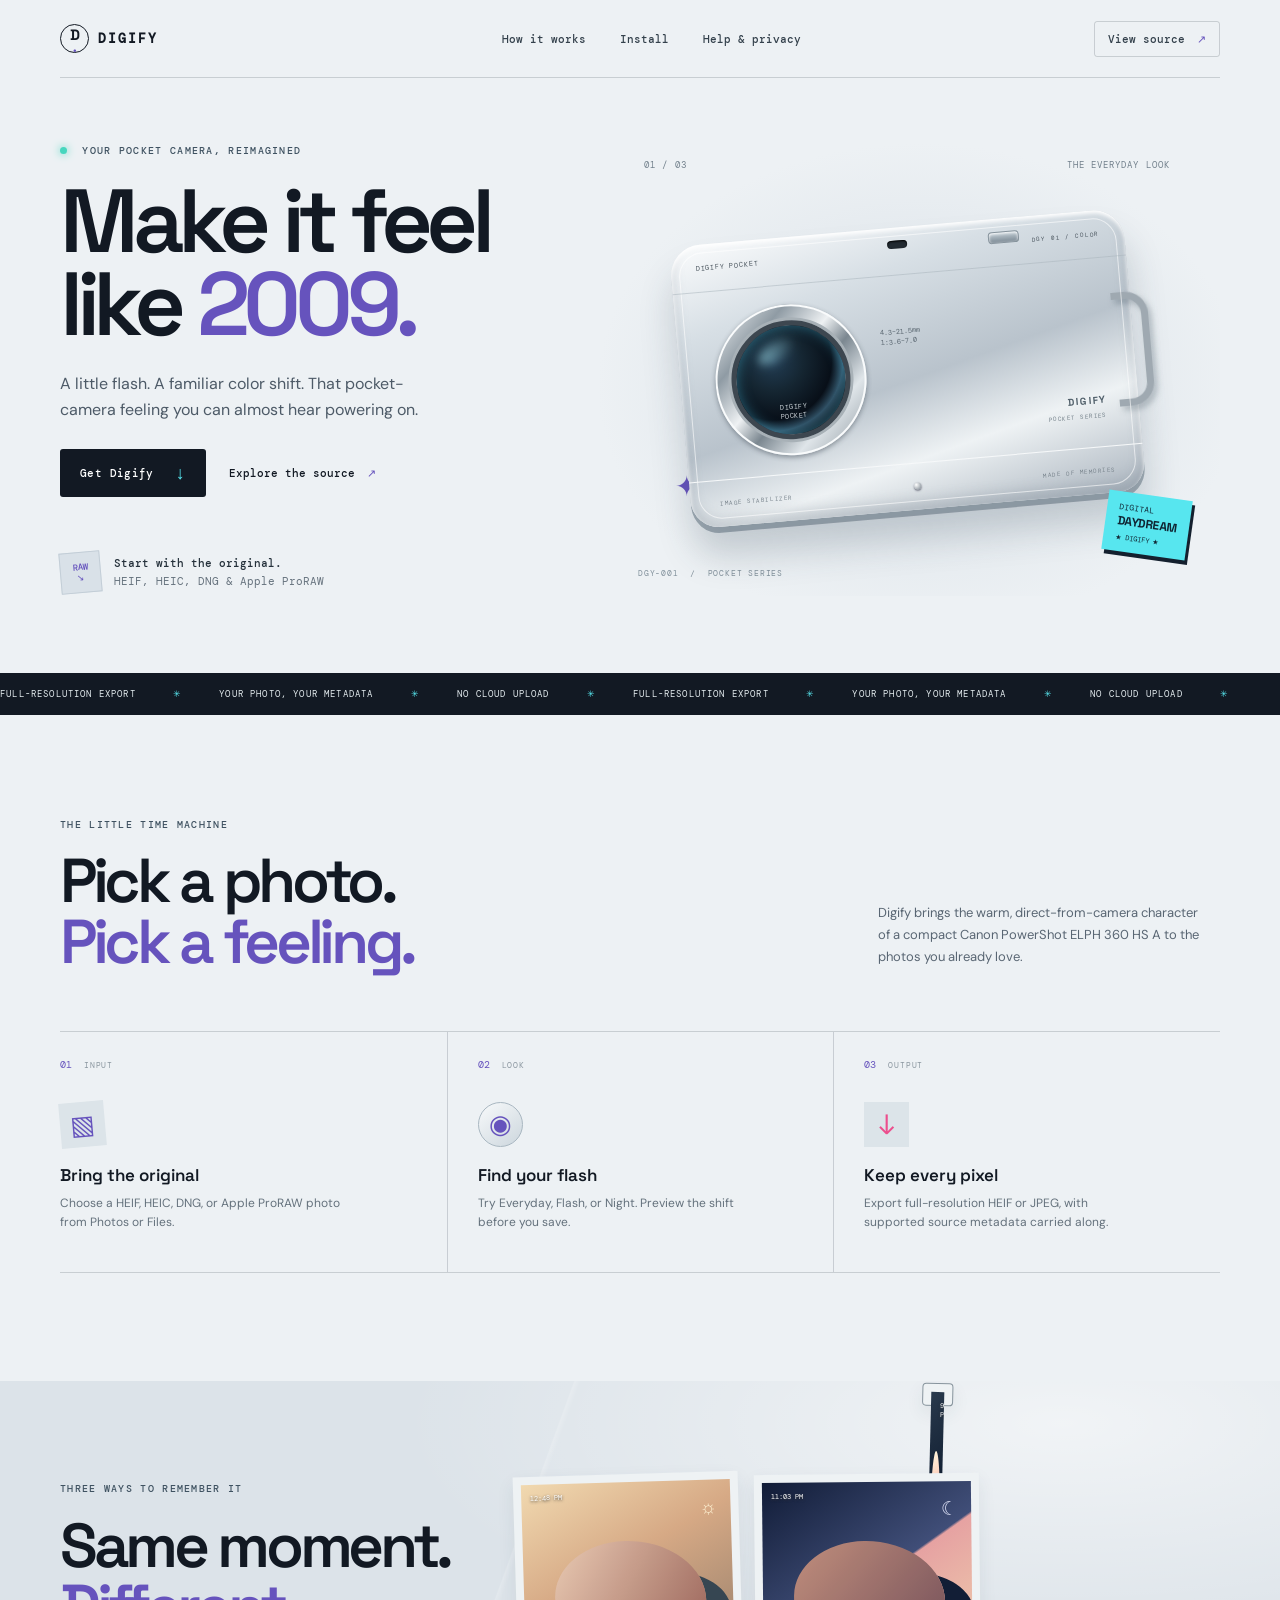
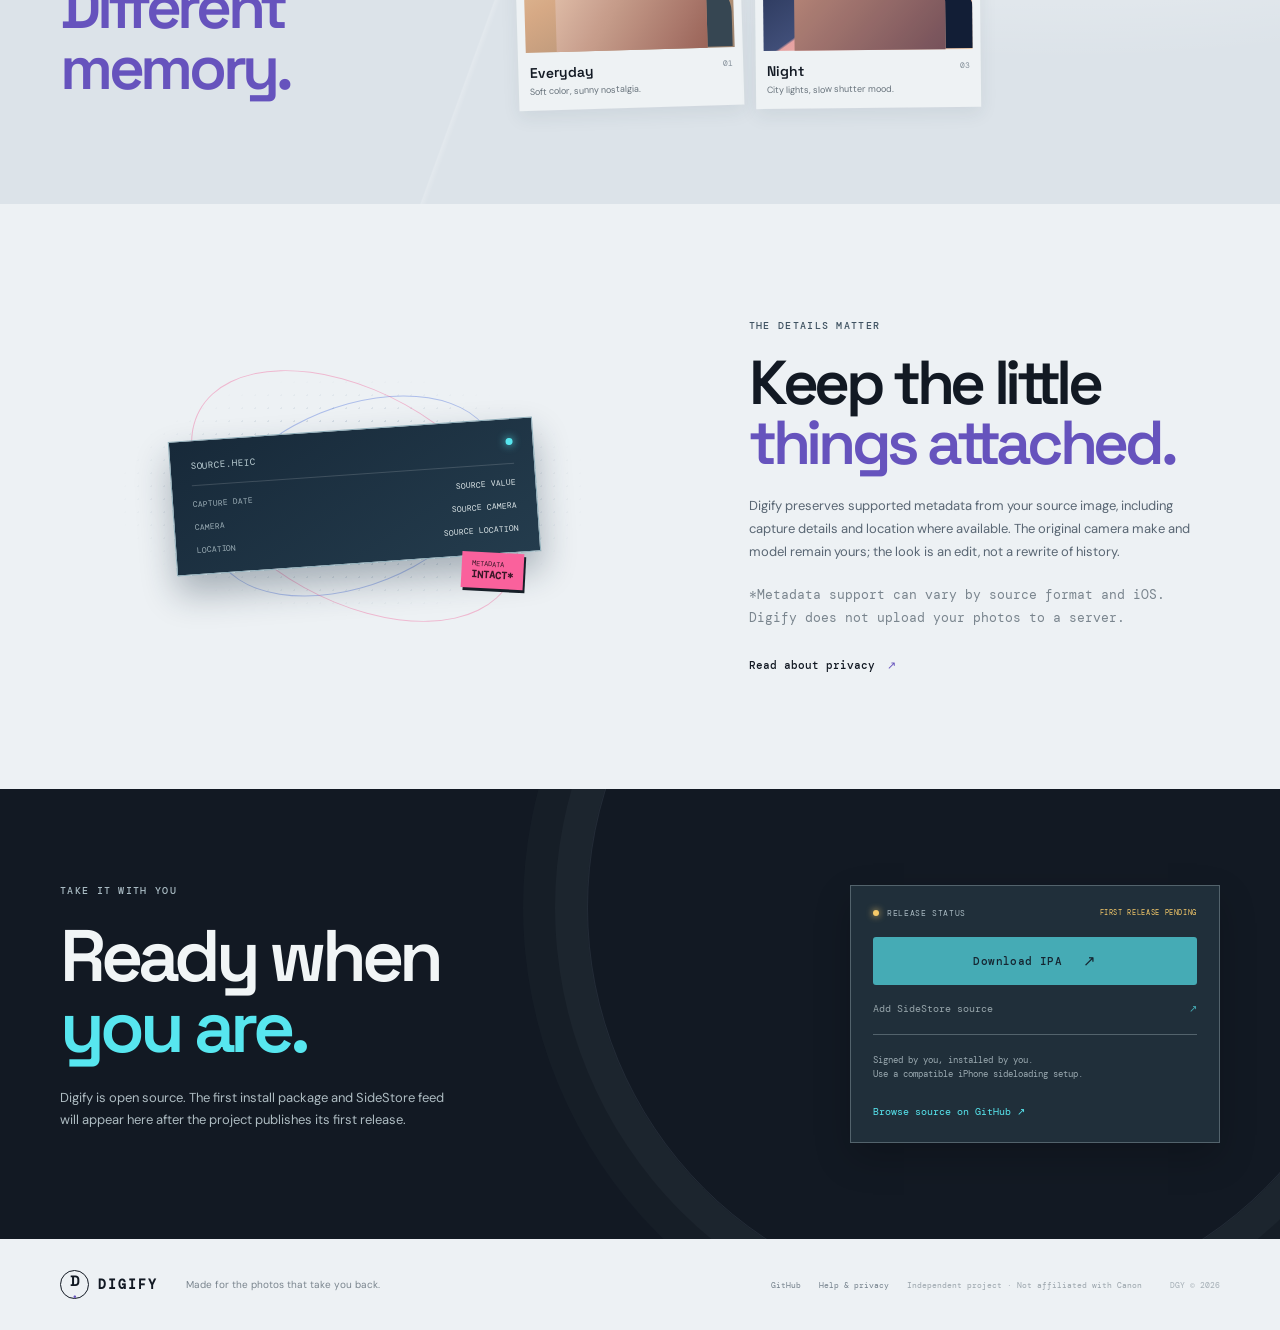
==== docs/index.html @ 14565e1f "Build Digify iOS app and release site" ====
<!doctype html>
<html lang="en">
<head>
  <meta charset="utf-8">
  <meta name="viewport" content="width=device-width, initial-scale=1">
  <meta name="theme-color" content="#dce4ed">
  <meta name="description" content="Digify gives your photos the color, flash, and pocket-camera character of a tiny early-2000s digital camera.">
  <meta property="og:type" content="website">
  <meta property="og:title" content="Digify - the pocket-camera feeling">
  <meta property="og:description" content="A native iPhone photo app for an ELPH 360 HS A-inspired look. Full resolution. Your photos stay yours.">
  <meta property="og:image" content="https://github.com/hesm4tt/Digify/raw/main/docs/assets/icon.png">
  <title>Digify - the pocket-camera feeling</title>
  <link rel="icon" href="assets/icon.png" type="image/png">
  <link rel="stylesheet" href="style.css">
</head>
<body>

  <header class="topbar wrap">
    <a class="brand" href="#top" aria-label="Digify home"><span class="brand-mark">D<span>•</span></span><span>DIGIFY</span></a>
    <nav aria-label="Main navigation"><a href="#how">How it works</a><a href="#install">Install</a><a href="help.html">Help & privacy</a></nav>
    <a class="top-cta" href="https://github.com/hesm4tt/Digify">View source <span aria-hidden="true">↗</span></a>
  </header>

  <main id="top">
    <section class="hero wrap">
      <div class="hero-copy">
        <p class="eyebrow"><span class="live-dot"></span> YOUR POCKET CAMERA, REIMAGINED</p>
        <h1>Make it feel<br>like <em>2009.</em></h1>
        <p class="lede">A little flash. A familiar color shift. That pocket-camera feeling you can almost hear powering on.</p>
        <div class="hero-actions"><a class="button button-dark" href="#install">Get Digify <span>↓</span></a><a class="text-link" href="https://github.com/hesm4tt/Digify">Explore the source <span>↗</span></a></div>
        <div class="format-note"><span class="format-icon">RAW<br>↘</span><span><strong>Start with the original.</strong><br>HEIF, HEIC, DNG & Apple ProRAW</span></div>
      </div>
      <div class="camera-stage" aria-label="Illustration of a silver compact digital camera">
        <div class="stage-caption"><span>01 / 03</span><span>THE EVERYDAY LOOK</span></div>
        <div class="spark spark-a">✳</div><div class="spark spark-b">✦</div>
        <div class="camera">
          <div class="cam-top"><span class="cam-label">DIGIFY POCKET</span><span class="mic"></span><span class="flash"></span><span class="cam-label right">DGY 01 / COLOR</span></div>
          <div class="cam-face">
            <div class="lens-ring"><div class="lens"><div class="lens-glint"></div><span>DIGIFY<br>POCKET</span></div></div>
            <div class="lens-spec">4.3–21.5mm<br>1:3.6–7.0</div>
            <div class="cam-badge">DIGIFY<br><b>POCKET SERIES</b></div>
          </div>
          <div class="cam-bottom"><span>IMAGE STABILIZER</span><span class="cam-screw"></span><span>MADE OF MEMORIES</span></div>
          <div class="wrist-loop"></div>
        </div>
        <div class="stage-sticker">DIGITAL<br><b>DAYDREAM</b><span>★ DIGIFY ★</span></div>
        <div class="stage-index">DGY-001&nbsp; / &nbsp;POCKET SERIES</div>
      </div>
    </section>

    <section class="ticker" aria-label="Digify features"><div class="ticker-track">FULL-RESOLUTION EXPORT <i>✳</i> YOUR PHOTO, YOUR METADATA <i>✳</i> NO CLOUD UPLOAD <i>✳</i> FULL-RESOLUTION EXPORT <i>✳</i> YOUR PHOTO, YOUR METADATA <i>✳</i> NO CLOUD UPLOAD <i>✳</i></div></section>

    <section class="process wrap" id="how">
      <div class="section-heading"><div><p class="eyebrow">THE LITTLE TIME MACHINE</p><h2>Pick a photo.<br><em>Pick a feeling.</em></h2></div><p class="section-intro">Digify brings the warm, direct-from-camera character of a compact Canon PowerShot ELPH 360 HS A to the photos you already love.</p></div>
      <div class="steps">
        <article class="step"><div class="step-num">01 <span>INPUT</span></div><div class="step-icon icon-file">▧</div><h3>Bring the original</h3><p>Choose a HEIF, HEIC, DNG, or Apple ProRAW photo from Photos or Files.</p></article>
        <article class="step"><div class="step-num">02 <span>LOOK</span></div><div class="step-icon icon-dial">◉</div><h3>Find your flash</h3><p>Try Everyday, Flash, or Night. Preview the shift before you save.</p></article>
        <article class="step"><div class="step-num">03 <span>OUTPUT</span></div><div class="step-icon icon-save">↓</div><h3>Keep every pixel</h3><p>Export full-resolution HEIF or JPEG, with supported source metadata carried along.</p></article>
      </div>
    </section>

    <section class="looks-band">
      <div class="wrap looks-inner"><div><p class="eyebrow">THREE WAYS TO REMEMBER IT</p><h2>Same moment.<br><em>Different memory.</em></h2></div><div class="look-cards">
        <article class="look-card everyday"><div class="look-photo photo-one"><span class="photo-time">12:48 PM</span><span class="photo-sun">☼</span><span class="photo-shape"></span></div><div class="look-label"><span>01</span><h3>Everyday</h3><p>Soft color, sunny nostalgia.</p></div></article>
        <article class="look-card flash"><div class="look-photo photo-two"><span class="photo-time">9:16 PM</span><span class="flash-star">✳</span><span class="photo-shape"></span></div><div class="look-label"><span>02</span><h3>Flash</h3><p>Bright faces, late nights.</p></div></article>
        <article class="look-card night"><div class="look-photo photo-three"><span class="photo-time">11:03 PM</span><span class="night-moon">☾</span><span class="photo-shape"></span></div><div class="look-label"><span>03</span><h3>Night</h3><p>City lights, slow shutter mood.</p></div></article>
      </div></div>
    </section>

    <section class="preserve wrap"><div class="preserve-art"><div class="pixel-grid" aria-hidden="true"></div><div class="metadata-card"><div class="meta-head"><span>SOURCE.HEIC</span><span class="meta-dot"></span></div><div class="meta-line"><span>CAPTURE DATE</span><b>SOURCE VALUE</b></div><div class="meta-line"><span>CAMERA</span><b>SOURCE CAMERA</b></div><div class="meta-line"><span>LOCATION</span><b>SOURCE LOCATION</b></div><div class="meta-stamp">METADATA<br><strong>INTACT*</strong></div></div><span class="art-orbit orbit-1"></span><span class="art-orbit orbit-2"></span></div><div class="preserve-copy"><p class="eyebrow">THE DETAILS MATTER</p><h2>Keep the little<br><em>things attached.</em></h2><p>Digify preserves supported metadata from your source image, including capture details and location where available. The original camera make and model remain yours; the look is an edit, not a rewrite of history.</p><p class="fine">*Metadata support can vary by source format and iOS. Digify does not upload your photos to a server.</p><a class="text-link" href="help.html#privacy">Read about privacy <span>↗</span></a></div></section>

    <section class="install-section" id="install"><div class="wrap install-wrap"><div><p class="eyebrow">TAKE IT WITH YOU</p><h2>Ready when<br><em>you are.</em></h2><p class="install-intro">Digify is open source. The first install package and SideStore feed will appear here after the project publishes its first release.</p></div><div class="install-card"><div class="release-state"><span class="state-dot"></span><span>RELEASE STATUS</span><b>FIRST RELEASE PENDING</b></div><a class="button button-cyan disabled-link" href="https://github.com/hesm4tt/Digify/releases/latest/download/Digify.ipa" aria-label="Direct IPA download, available after the first release">Download IPA <span>↗</span></a><a class="store-link disabled-link" href="https://github.com/hesm4tt/Digify/releases/latest/download/digify.json">Add SideStore source <span>↗</span></a><div class="install-divider"></div><p class="install-foot">Signed by you, installed by you.<br>Use a compatible iPhone sideloading setup.</p><a class="source-inline" href="https://github.com/hesm4tt/Digify">Browse source on GitHub ↗</a></div></div></section>
  </main>
  <footer class="footer wrap"><a class="brand" href="#top"><span class="brand-mark">D<span>•</span></span><span>DIGIFY</span></a><p>Made for the photos that take you back.</p><div class="footer-links"><a href="https://github.com/hesm4tt/Digify">GitHub</a><a href="help.html">Help & privacy</a><span>Independent project · Not affiliated with Canon</span></div><span class="footer-code">DGY © 2026</span></footer>
</body>
</html>
---- docs/style.css ----
@import url('https://fonts.googleapis.com/css2?family=DM+Mono:wght@400;500&family=DM+Sans:wght@400;500;600;700;800&family=Space+Grotesk:wght@400;500;600;700&display=swap');
:root{--ink:#121923;--muted:#596673;--paper:#edf1f4;--silver:#d9e0e6;--cyan:#57e6ef;--blue:#6653bd;--pink:#fa619c;--line:rgba(20,32,45,.17);--mono:'DM Mono',monospace;--display:'Space Grotesk',sans-serif;--body:'DM Sans',sans-serif}*{box-sizing:border-box}html{scroll-behavior:smooth}body{margin:0;background:var(--paper);color:var(--ink);font-family:var(--body);overflow-x:hidden}.wrap{width:min(1160px,calc(100% - 56px));margin:0 auto}.topbar{height:78px;display:flex;align-items:center;justify-content:space-between;border-bottom:1px solid var(--line);position:relative;z-index:2}.brand{display:flex;align-items:center;gap:9px;text-decoration:none;color:var(--ink);font:700 13px var(--mono);letter-spacing:.16em}.brand-mark{height:29px;width:29px;display:grid;place-items:center;border:1.5px solid var(--ink);border-radius:50%;font:700 15px var(--display);letter-spacing:-.1em}.brand-mark span{color:var(--blue);font-size:9px}.topbar nav{display:flex;gap:34px;margin-left:50px}.topbar nav a,.top-cta{font:500 11px var(--mono);color:#34414c;text-decoration:none}.topbar nav a:hover,.text-link:hover,.footer a:hover{color:var(--blue)}.top-cta{border:1px solid var(--line);border-radius:3px;padding:10px 13px}.top-cta span,.text-link span{color:var(--blue);margin-left:5px}.hero{display:grid;grid-template-columns:.9fr 1.1fr;min-height:595px;align-items:center;padding:44px 0 58px;gap:22px}.eyebrow{font:500 10px var(--mono);letter-spacing:.13em;color:#3f5261;margin:0 0 23px}.live-dot,.state-dot{display:inline-block;width:7px;height:7px;border-radius:50%;background:#46d6be;margin-right:8px;box-shadow:0 0 8px #46d6be}.hero h1,.section-heading h2,.looks-inner h2,.preserve h2,.install-wrap h2{font:600 clamp(56px,7vw,92px)/.92 var(--display);letter-spacing:-.07em;margin:0}.hero h1 em,.section-heading h2 em,.looks-inner h2 em,.preserve h2 em,.install-wrap h2 em{font-style:normal;color:var(--blue)}.lede{font-size:16px;line-height:1.65;max-width:385px;color:#4d5a67;margin:26px 0 25px}.hero-actions{display:flex;align-items:center;gap:23px}.button{min-height:48px;padding:0 20px;display:inline-flex;align-items:center;justify-content:center;gap:21px;border-radius:3px;text-decoration:none;font:500 11px var(--mono);letter-spacing:.035em;transition:transform .2s,box-shadow .2s}.button:hover{transform:translateY(-2px);box-shadow:0 8px 20px #17346322}.button-dark{background:var(--ink);color:#fff}.button-dark span{color:var(--cyan);font-size:18px}.text-link{font:500 11px var(--mono);color:var(--ink);text-decoration:none}.format-note{display:flex;align-items:center;gap:13px;margin-top:55px;font:11px/1.65 var(--mono);color:#67737e}.format-note strong{color:#25313b;font-weight:500}.format-icon{width:41px;height:41px;display:grid;place-content:center;text-align:center;background:#d9e1e8;border:1px solid #c3ced7;color:var(--blue);font:500 9px/1.15 var(--mono);transform:rotate(-5deg)}.camera-stage{min-height:455px;position:relative;display:flex;align-items:center;justify-content:center;background:radial-gradient(ellipse at 52% 54%,#fff 0,#e2e8ed 34%,transparent 70%)}.stage-caption{position:absolute;left:8%;right:8%;top:4%;display:flex;justify-content:space-between;color:#72808c;font:9px var(--mono);letter-spacing:.12em}.camera{position:relative;width:min(455px,86%);height:283px;border-radius:31px 31px 28px 28px;background:linear-gradient(165deg,#fbfcfd 0%,#d7dfe5 24%,#b9c3cc 53%,#eef2f4 73%,#aab4be 100%);box-shadow:inset 0 3px 4px #fff, inset 0 -8px 14px #74818d55,0 29px 35px #32435435,0 6px 0 #a2adb6;transform:rotate(-5deg);z-index:1}.camera:before{content:'';position:absolute;inset:8px;border-radius:24px;border:1px solid #ffffff99;pointer-events:none}.cam-top{height:47px;display:flex;align-items:center;padding:0 25px;gap:13px;color:#49545d;font:7px var(--mono);letter-spacing:.12em}.cam-label.right{margin-left:auto;font-size:6px}.mic{width:20px;height:8px;border-radius:8px;background:#222a31;box-shadow:inset 0 1px 2px #000;position:absolute;top:13px;left:48%}.flash{position:absolute;right:23%;top:13px;width:31px;height:12px;border-radius:4px;background:linear-gradient(#c5d0d7,#7b8994);border:1px solid #87949d;box-shadow:inset 0 1px 3px #fff}.cam-face{height:190px;position:relative;border-top:1px solid #aab4bc88;border-bottom:1px solid #f7f9fa;display:flex;align-items:center}.lens-ring{width:151px;height:151px;border-radius:50%;margin-left:35px;display:grid;place-items:center;background:linear-gradient(135deg,#f6f8f9,#8f9ba4 25%,#eef1f3 44%,#7b8790 57%,#dfe5e9 75%,#89949c);box-shadow:0 2px 5px #36404a77,inset 0 0 0 2px #f9fbfc}.lens{width:119px;height:119px;border-radius:50%;background:radial-gradient(circle at 35% 32%,#223d54 0%,#152632 29%,#080f18 57%,#304e62 68%,#111a23 76%,#070b11 100%);border:5px solid #3d4750;box-shadow:0 0 0 3px #a8b1b7,inset 0 0 14px #4dc8ec77;position:relative;display:flex;align-items:flex-end;justify-content:center;color:#cbd3d8;text-align:center;padding-bottom:13px;font:7px/1.3 var(--mono);letter-spacing:.08em}.lens-glint{position:absolute;top:16px;left:22px;width:40px;height:18px;background:linear-gradient(120deg,#a8e8f2aa,transparent);filter:blur(5px);transform:rotate(-28deg);border-radius:50%}.lens-spec{position:absolute;left:203px;top:51px;color:#596670;font:7px/1.45 var(--mono)}.cam-badge{position:absolute;right:33px;bottom:25px;text-align:right;color:#51606b;font:700 10px/1.4 var(--display);letter-spacing:.11em}.cam-badge b{font:6px var(--mono);letter-spacing:.08em;color:#74818a}.cam-bottom{height:45px;display:flex;justify-content:space-between;align-items:center;padding:0 29px;color:#7a858e;font:6px var(--mono);letter-spacing:.09em}.cam-screw{width:7px;height:7px;border-radius:50%;background:radial-gradient(circle at 30% 30%,#fff,#78838c);box-shadow:0 1px 2px #556}.wrist-loop{position:absolute;right:-17px;top:84px;width:36px;height:114px;border:7px solid #9fa9b1;border-left:0;border-radius:0 23px 23px 0;z-index:-1;filter:drop-shadow(3px 4px 3px #40505c55)}.spark{position:absolute;color:var(--pink);font-size:28px}.spark-a{right:15%;top:21%}.spark-b{left:13%;bottom:20%;color:var(--blue)}.stage-sticker{position:absolute;right:5%;bottom:9%;z-index:2;padding:10px 12px;background:var(--cyan);color:#102533;font:8px/1.35 var(--mono);transform:rotate(8deg);box-shadow:3px 4px 0 #14202e}.stage-sticker b{font:700 12px var(--display);letter-spacing:-.04em}.stage-sticker span{display:block;font-size:7px;margin-top:4px}.stage-index{position:absolute;left:7%;bottom:4%;font:8px var(--mono);letter-spacing:.1em;color:#81909b}.ticker{overflow:hidden;background:var(--ink);color:#e5edf0;padding:15px 0}.ticker-track{width:max-content;white-space:nowrap;letter-spacing:.13em;font:9px var(--mono);animation:slide 33s linear infinite}.ticker i{font-style:normal;color:var(--cyan);padding:0 31px}@keyframes slide{to{transform:translateX(-50%)}}.process{padding:103px 0 108px}.section-heading{display:flex;justify-content:space-between;align-items:flex-end;margin-bottom:58px}.section-heading .eyebrow{margin-bottom:20px}.section-heading h2,.looks-inner h2,.preserve h2,.install-wrap h2{font-size:clamp(42px,5vw,62px);line-height:.98}.section-intro{max-width:330px;line-height:1.7;font-size:13px;color:#596673;margin:0 1% 4px 25px}.steps{display:grid;grid-template-columns:repeat(3,1fr);border-top:1px solid var(--line);border-bottom:1px solid var(--line)}.step{position:relative;padding:26px 30px 29px 0;min-height:240px}.step+.step{border-left:1px solid var(--line);padding-left:30px}.step-num{font:10px var(--mono);color:var(--blue)}.step-num span{color:#8a969f;margin-left:6px;font-size:8px;letter-spacing:.1em}.step-icon{height:45px;width:45px;display:grid;place-items:center;margin:31px 0 17px;background:#dce4e9;color:var(--blue);font-size:26px}.icon-file{transform:rotate(-5deg)}.icon-dial{border-radius:50%;border:1px solid #a9b7c1;background:linear-gradient(140deg,#f8fafb,#ccd6dd)}.icon-save{font:28px var(--display);color:#ec4e8d}.step h3{font:600 17px var(--display);margin:0 0 8px}.step p{max-width:280px;color:#64717c;font-size:12px;line-height:1.6;margin:0}.looks-band{background:#dce3e9;position:relative;overflow:hidden}.looks-band:before{content:'';position:absolute;inset:0;background:linear-gradient(110deg,transparent 40%,#ffffff30 40.1%,transparent 40.5%),radial-gradient(ellipse at 83% 10%,#fff9,transparent 44%)}.looks-inner{position:relative;padding:93px 0 96px;display:grid;grid-template-columns:.72fr 1.28fr;gap:60px;align-items:center}.looks-inner .eyebrow{margin-bottom:21px}.look-cards{display:grid;grid-template-columns:repeat(3,1fr);gap:14px}.look-card{background:#eef2f4;padding:8px 8px 13px;box-shadow:0 7px 18px #283b4b14;transform:rotate(-1.7deg)}.look-card:nth-child(2){transform:rotate(1.4deg) translateY(-11px)}.look-card:nth-child(3){transform:rotate(-.6deg)}.look-photo{height:168px;position:relative;overflow:hidden;background-color:#cbb293}.photo-one{background:linear-gradient(150deg,#f1d9b0 0%,#d6a985 47%,#9b826d 100%)}.photo-two{background:radial-gradient(ellipse at 48% 50%,#f3d4b6 0 9%,transparent 10%),linear-gradient(140deg,#29394c,#122033 55%,#41516a)}.photo-three{background:linear-gradient(145deg,#111c37,#404e78 56%,#e6a2a2 57%,#eeccac)}.photo-shape{position:absolute;bottom:-7px;left:15%;width:72%;height:69%;border-radius:47% 53% 0 0;background:linear-gradient(120deg,#f2c8a9,#a75e50);filter:saturate(.75);box-shadow:45px 12px 0 -20px #324757}.photo-two .photo-shape{background:linear-gradient(130deg,#eed4bd,#a75a62);box-shadow:50px 14px 0 -20px #29394d;filter:brightness(1.17)}.photo-three .photo-shape{background:linear-gradient(130deg,#d69e8a,#805863);box-shadow:49px 12px 0 -20px #14213c;filter:brightness(.9)}.photo-time{position:absolute;top:9px;left:9px;color:#fff;text-shadow:0 1px 3px #333;font:7px var(--mono);z-index:1}.photo-sun,.night-moon{position:absolute;top:15px;right:14px;color:#fff4d6;font-size:19px}.flash-star{position:absolute;top:18px;right:20px;color:#fff4d6;font-size:31px;text-shadow:0 0 12px #fff}.night-moon{color:#e2e5fa}.look-label{position:relative;padding:11px 3px 0}.look-label>span{float:right;font:8px var(--mono);color:#818d97}.look-label h3{font:600 14px var(--display);margin:0 0 4px}.look-label p{font-size:9px;color:#67727b;margin:0}.preserve{display:grid;grid-template-columns:1fr .8fr;gap:100px;align-items:center;padding:115px 0}.preserve-art{height:300px;position:relative;display:grid;place-items:center}.pixel-grid{position:absolute;inset:10% 10%;background-image:radial-gradient(#a8b8c6 1px,transparent 1px);background-size:13px 13px;opacity:.5;mask-image:radial-gradient(ellipse,black 35%,transparent 72%)}.metadata-card{position:relative;width:min(365px,90%);padding:19px 20px;background:linear-gradient(150deg,#172939,#243c4d);color:#e7f3f5;border:1px solid #8cabb7;box-shadow:0 18px 35px #182e4055;transform:rotate(-4deg);z-index:1}.meta-head{display:flex;justify-content:space-between;padding-bottom:13px;border-bottom:1px solid #ffffff27;color:#c2d5da;font:9px var(--mono);letter-spacing:.1em}.meta-dot{width:7px;height:7px;background:var(--cyan);border-radius:50%;box-shadow:0 0 8px var(--cyan)}.meta-line{display:flex;justify-content:space-between;gap:10px;padding-top:13px;color:#9fb1b9;font:8px var(--mono)}.meta-line b{font-weight:400;color:#e2ebed;text-align:right}.meta-stamp{position:absolute;right:18px;bottom:-35px;padding:7px 10px;background:var(--pink);color:#3a1728;font:7px/1.3 var(--mono);transform:rotate(7deg);box-shadow:2px 3px #161f28}.meta-stamp strong{font-size:10px}.art-orbit{position:absolute;border:1px solid #2e59d455;border-radius:50%;width:300px;height:180px;transform:rotate(-22deg)}.orbit-2{width:355px;height:210px;transform:rotate(29deg);border-color:#f0619a66}.preserve-copy .eyebrow{margin-bottom:21px}.preserve-copy>p:not(.eyebrow){color:#596673;font-size:13px;line-height:1.75;margin:21px 0}.preserve-copy .fine{font:10px/1.65 var(--mono);color:#7a858e!important;margin-top:14px!important}.preserve-copy .text-link{display:inline-block;margin-top:7px}.install-section{background:var(--ink);color:#f1f5f6;position:relative;overflow:hidden}.install-section:before{content:'';position:absolute;right:-8%;top:-62%;width:62vw;height:62vw;border:1px solid #7384912d;border-radius:50%;box-shadow:0 0 0 32px #73849112,0 0 0 64px #7384910b}.install-wrap{position:relative;display:grid;grid-template-columns:1fr 370px;gap:70px;align-items:center;padding:95px 0}.install-wrap .eyebrow{color:#a9bbc3}.install-wrap h2{font-size:clamp(48px,6vw,73px)}.install-wrap h2 em{color:var(--cyan)}.install-intro{max-width:385px;color:#aebcc2;line-height:1.7;font-size:13px;margin-top:24px}.install-card{background:#202f3a;border:1px solid #53636c;padding:22px;box-shadow:0 15px 35px #0003}.release-state{display:flex;align-items:center;color:#a9bac2;font:8px var(--mono);letter-spacing:.08em;margin-bottom:19px}.release-state b{margin-left:auto;color:#f5c969;font-weight:400;font-size:7px}.release-state .state-dot{background:#f5c969;box-shadow:0 0 7px #f5c969;width:6px;height:6px}.button-cyan{width:100%;background:var(--cyan);color:#11212d;font-weight:500}.button-cyan span{font-size:15px}.disabled-link{opacity:.68}.store-link{display:flex;justify-content:space-between;padding:17px 0;color:#d1dfe2;font:10px var(--mono);text-decoration:none}.store-link span{color:var(--cyan)}.install-divider{height:1px;background:#53636c;margin:2px 0 18px}.install-foot{font:9px/1.6 var(--mono);color:#9cabb2;margin:0 0 17px}.source-inline{font:10px var(--mono);color:var(--cyan);text-decoration:none}.footer{min-height:91px;display:flex;align-items:center;gap:28px}.footer>p{font-size:10px;color:#7a858e;margin-right:auto}.footer-links{display:flex;gap:18px;align-items:center}.footer-links a,.footer-links span,.footer-code{font:8px var(--mono);text-decoration:none;color:#74808b}.footer-links span{color:#9aa4ab}.footer-code{color:#a5afb6}.help-hero{padding:93px 0 62px;border-bottom:1px solid var(--line)}.help-hero h1{font:600 clamp(54px,8vw,83px)/.95 var(--display);letter-spacing:-.07em;margin:0}.help-hero h1 em{font-style:normal;color:var(--blue)}.help-hero p:last-child{max-width:550px;color:#596673;font-size:14px;line-height:1.7}.help-layout{display:grid;grid-template-columns:210px 1fr;gap:72px;padding:48px 0 100px}.help-nav{position:sticky;top:20px;align-self:start;display:grid;gap:12px}.help-nav a{font:10px var(--mono);color:#5d6973;text-decoration:none}.help-nav a:hover{color:var(--blue)}.help-content section{padding:0 0 40px;margin-bottom:36px;border-bottom:1px solid var(--line);scroll-margin-top:25px}.help-content h2{font:600 25px var(--display);margin:0 0 15px;letter-spacing:-.04em}.help-content h3{font:600 14px var(--display);margin:24px 0 7px}.help-content p,.help-content li{font-size:13px;line-height:1.75;color:#56636e}.help-content ul{padding-left:19px}.help-content a{color:#5947b8}.callout{padding:16px 18px;background:#dce7ed;border-left:3px solid var(--blue);font-size:12px;line-height:1.7;color:#40505b}.help-content code{font:11px var(--mono);background:#dce2e7;padding:2px 5px}.help-footer{border-top:1px solid var(--line)}
@media(max-width:850px){.wrap{width:min(100% - 40px,650px)}.topbar nav{gap:17px;margin:0}.topbar nav a{font-size:9px}.top-cta{font-size:9px;padding:9px}.hero{grid-template-columns:1fr;padding:68px 0 37px}.hero-copy{z-index:2}.camera-stage{min-height:400px;margin-top:-10px}.camera{width:min(455px,88%)}.format-note{margin-top:35px}.looks-inner{grid-template-columns:1fr;gap:35px;padding:72px 0}.look-photo{height:190px}.preserve{gap:25px;grid-template-columns:1fr 1fr;padding:83px 0}.install-wrap{grid-template-columns:1fr 330px;gap:30px}.footer{flex-wrap:wrap;padding:22px 0}.footer-links{order:4;width:100%;justify-content:space-between}.footer>p{margin-right:0}.help-layout{gap:35px;grid-template-columns:160px 1fr}}@media(max-width:600px){.wrap{width:calc(100% - 36px)}.topbar{height:68px}.topbar nav{display:none}.top-cta{margin-left:auto}.hero{padding-top:58px;min-height:0}.hero h1{font-size:69px}.lede{font-size:14px}.camera-stage{min-height:330px;margin:0 -12px}.camera{width:94%;height:230px;border-radius:24px}.cam-top{height:37px;padding:0 17px}.cam-face{height:154px}.lens-ring{width:119px;height:119px;margin-left:21px}.lens{width:95px;height:95px}.lens-spec{left:153px;top:41px;font-size:6px}.cam-badge{right:19px;bottom:19px;font-size:8px}.cam-bottom{height:37px;padding:0 20px;font-size:5px}.flash{right:20%}.stage-sticker{right:3%;bottom:6%;font-size:7px}.stage-index{left:7%;bottom:1%}.process{padding:72px 0}.section-heading{display:block;margin-bottom:35px}.section-heading h2,.looks-inner h2,.preserve h2{font-size:48px}.section-intro{margin:24px 0 0;font-size:12px}.steps{grid-template-columns:1fr}.step,.step+.step{min-height:0;padding:20px 0;border-left:0;border-bottom:1px solid var(--line)}.step:last-child{border-bottom:0}.step-icon{margin:18px 0 13px}.step p{max-width:360px}.looks-inner{padding:65px 0}.look-cards{gap:8px}.look-card{padding:5px 5px 10px}.look-photo{height:135px}.look-label h3{font-size:11px}.look-label p{font-size:8px}.look-label>span{font-size:7px}.preserve{grid-template-columns:1fr;gap:22px;padding:75px 0}.preserve-art{height:260px;order:2}.preserve-copy{order:1}.preserve-copy>p:not(.eyebrow){font-size:12px}.install-wrap{grid-template-columns:1fr;gap:29px;padding:72px 0}.install-wrap h2{font-size:58px}.install-card{width:100%}.footer{gap:12px}.footer>p{width:100%;order:2;margin:0}.footer-links{order:3;display:grid;grid-template-columns:repeat(2,auto);justify-content:start;gap:12px 22px}.footer-links span{grid-column:1 / -1}.footer-code{margin-left:auto}.help-hero{padding:64px 0 38px}.help-hero h1{font-size:58px}.help-layout{display:block;padding:27px 0 65px}.help-nav{position:static;display:flex;overflow:auto;gap:18px;padding-bottom:24px;margin-bottom:25px;border-bottom:1px solid var(--line);white-space:nowrap}.help-nav a{font-size:9px}.help-content h2{font-size:22px}}@media(prefers-reduced-motion:reduce){html{scroll-behavior:auto}.ticker-track{animation:none}.button{transition:none}}
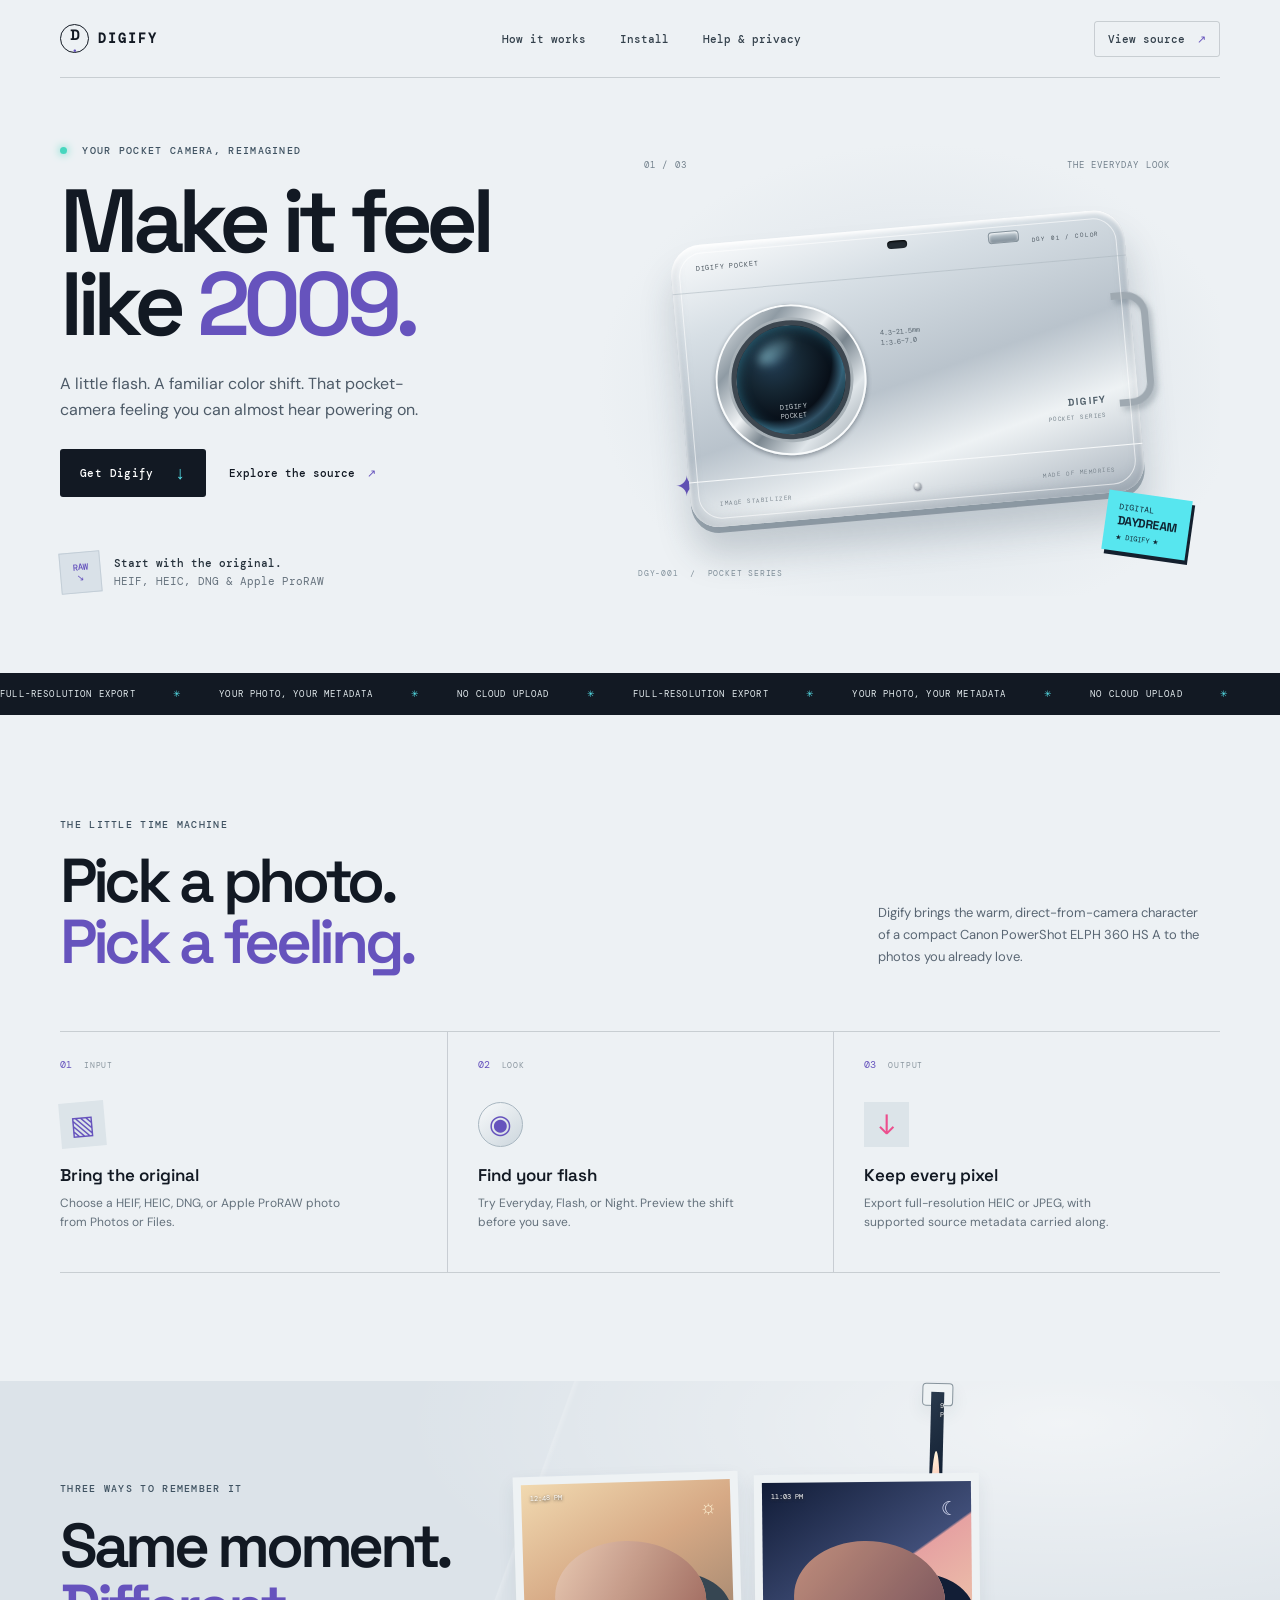
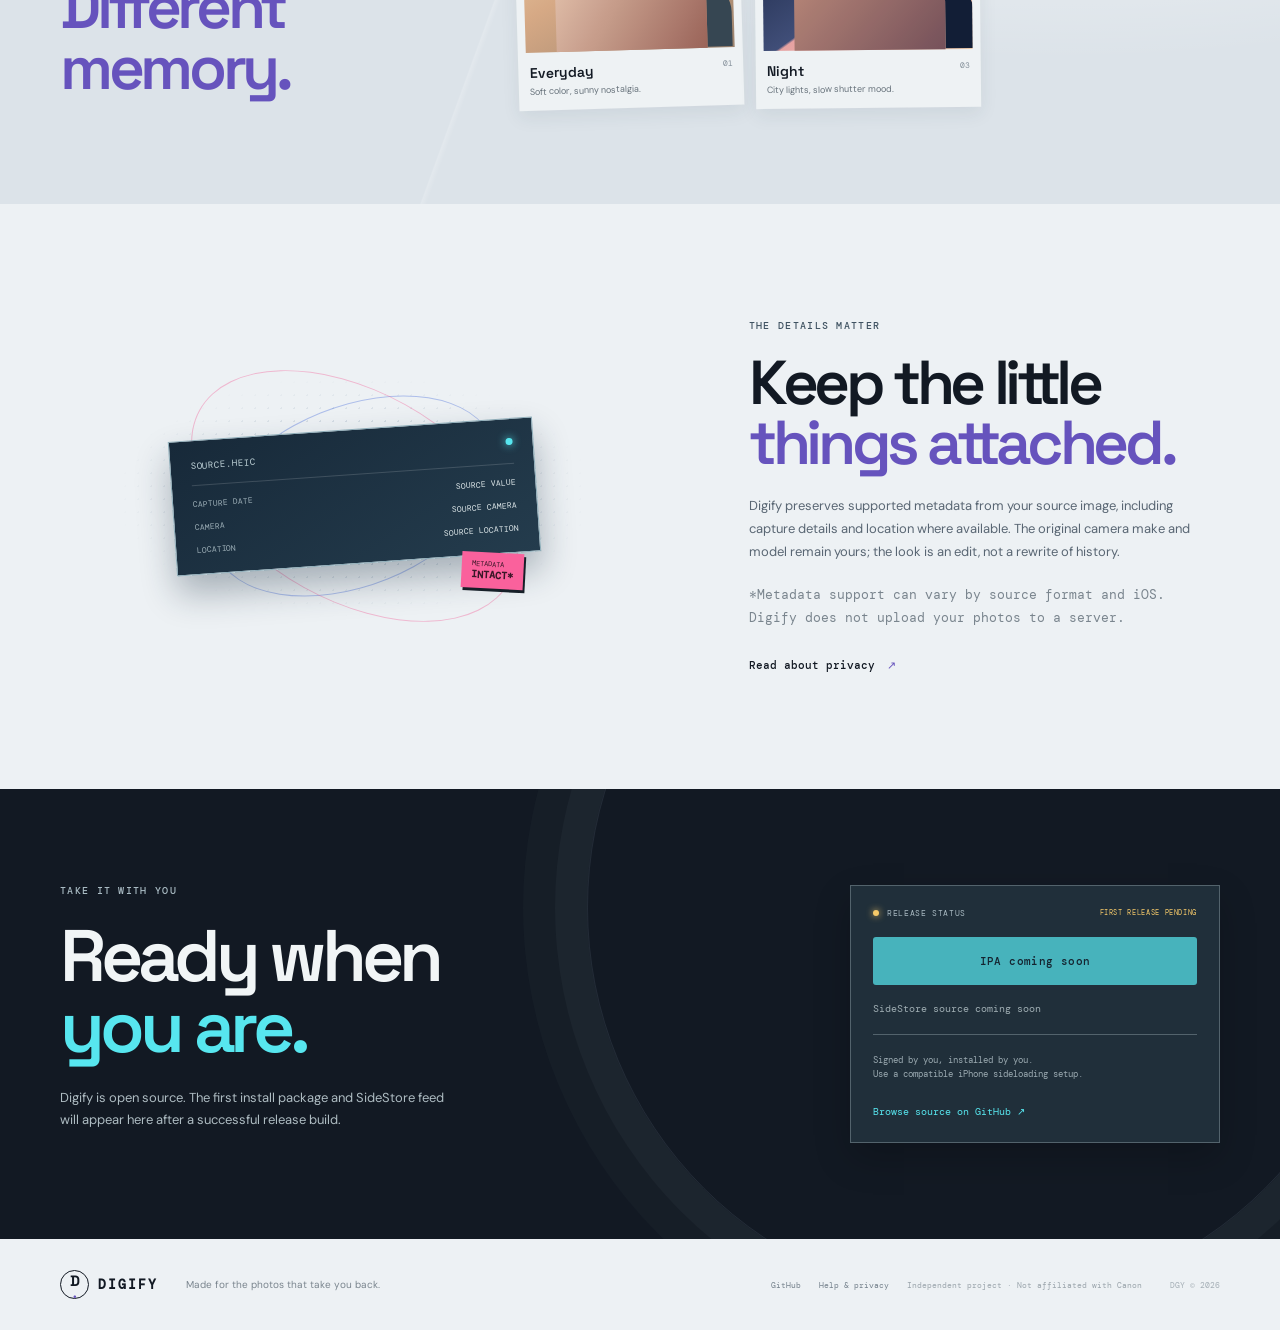
==== commit 8b3e59c0: "Fix RAW render build and audit Pages experience" ====
--- a/docs/index.html
+++ b/docs/index.html
@@ -30,7 +30,7 @@
         <div class="hero-actions"><a class="button button-dark" href="#install">Get Digify <span>↓</span></a><a class="text-link" href="https://github.com/hesm4tt/Digify">Explore the source <span>↗</span></a></div>
         <div class="format-note"><span class="format-icon">RAW<br>↘</span><span><strong>Start with the original.</strong><br>HEIF, HEIC, DNG & Apple ProRAW</span></div>
       </div>
-      <div class="camera-stage" aria-label="Illustration of a silver compact digital camera">
+      <div class="camera-stage" role="img" aria-label="Illustration of a silver compact digital camera">
         <div class="stage-caption"><span>01 / 03</span><span>THE EVERYDAY LOOK</span></div>
         <div class="spark spark-a">✳</div><div class="spark spark-b">✦</div>
         <div class="camera">
@@ -48,14 +48,14 @@
       </div>
     </section>
 
-    <section class="ticker" aria-label="Digify features"><div class="ticker-track">FULL-RESOLUTION EXPORT <i>✳</i> YOUR PHOTO, YOUR METADATA <i>✳</i> NO CLOUD UPLOAD <i>✳</i> FULL-RESOLUTION EXPORT <i>✳</i> YOUR PHOTO, YOUR METADATA <i>✳</i> NO CLOUD UPLOAD <i>✳</i></div></section>
+    <section class="ticker" aria-label="Digify features"><p class="sr-only">Full-resolution export, supported source metadata, and on-device photo processing.</p><div class="ticker-track" aria-hidden="true">FULL-RESOLUTION EXPORT <i>✳</i> YOUR PHOTO, YOUR METADATA <i>✳</i> NO CLOUD UPLOAD <i>✳</i> FULL-RESOLUTION EXPORT <i>✳</i> YOUR PHOTO, YOUR METADATA <i>✳</i> NO CLOUD UPLOAD <i>✳</i></div></section>
 
     <section class="process wrap" id="how">
       <div class="section-heading"><div><p class="eyebrow">THE LITTLE TIME MACHINE</p><h2>Pick a photo.<br><em>Pick a feeling.</em></h2></div><p class="section-intro">Digify brings the warm, direct-from-camera character of a compact Canon PowerShot ELPH 360 HS A to the photos you already love.</p></div>
       <div class="steps">
         <article class="step"><div class="step-num">01 <span>INPUT</span></div><div class="step-icon icon-file">▧</div><h3>Bring the original</h3><p>Choose a HEIF, HEIC, DNG, or Apple ProRAW photo from Photos or Files.</p></article>
         <article class="step"><div class="step-num">02 <span>LOOK</span></div><div class="step-icon icon-dial">◉</div><h3>Find your flash</h3><p>Try Everyday, Flash, or Night. Preview the shift before you save.</p></article>
-        <article class="step"><div class="step-num">03 <span>OUTPUT</span></div><div class="step-icon icon-save">↓</div><h3>Keep every pixel</h3><p>Export full-resolution HEIF or JPEG, with supported source metadata carried along.</p></article>
+        <article class="step"><div class="step-num">03 <span>OUTPUT</span></div><div class="step-icon icon-save">↓</div><h3>Keep every pixel</h3><p>Export full-resolution HEIC or JPEG, with supported source metadata carried along.</p></article>
       </div>
     </section>
 
@@ -69,7 +69,7 @@
 
     <section class="preserve wrap"><div class="preserve-art"><div class="pixel-grid" aria-hidden="true"></div><div class="metadata-card"><div class="meta-head"><span>SOURCE.HEIC</span><span class="meta-dot"></span></div><div class="meta-line"><span>CAPTURE DATE</span><b>SOURCE VALUE</b></div><div class="meta-line"><span>CAMERA</span><b>SOURCE CAMERA</b></div><div class="meta-line"><span>LOCATION</span><b>SOURCE LOCATION</b></div><div class="meta-stamp">METADATA<br><strong>INTACT*</strong></div></div><span class="art-orbit orbit-1"></span><span class="art-orbit orbit-2"></span></div><div class="preserve-copy"><p class="eyebrow">THE DETAILS MATTER</p><h2>Keep the little<br><em>things attached.</em></h2><p>Digify preserves supported metadata from your source image, including capture details and location where available. The original camera make and model remain yours; the look is an edit, not a rewrite of history.</p><p class="fine">*Metadata support can vary by source format and iOS. Digify does not upload your photos to a server.</p><a class="text-link" href="help.html#privacy">Read about privacy <span>↗</span></a></div></section>
 
-    <section class="install-section" id="install"><div class="wrap install-wrap"><div><p class="eyebrow">TAKE IT WITH YOU</p><h2>Ready when<br><em>you are.</em></h2><p class="install-intro">Digify is open source. The first install package and SideStore feed will appear here after the project publishes its first release.</p></div><div class="install-card"><div class="release-state"><span class="state-dot"></span><span>RELEASE STATUS</span><b>FIRST RELEASE PENDING</b></div><a class="button button-cyan disabled-link" href="https://github.com/hesm4tt/Digify/releases/latest/download/Digify.ipa" aria-label="Direct IPA download, available after the first release">Download IPA <span>↗</span></a><a class="store-link disabled-link" href="https://github.com/hesm4tt/Digify/releases/latest/download/digify.json">Add SideStore source <span>↗</span></a><div class="install-divider"></div><p class="install-foot">Signed by you, installed by you.<br>Use a compatible iPhone sideloading setup.</p><a class="source-inline" href="https://github.com/hesm4tt/Digify">Browse source on GitHub ↗</a></div></div></section>
+    <section class="install-section" id="install"><div class="wrap install-wrap"><div><p class="eyebrow">TAKE IT WITH YOU</p><h2>Ready when<br><em>you are.</em></h2><p class="install-intro">Digify is open source. The first install package and SideStore feed will appear here after a successful release build.</p></div><div class="install-card"><div class="release-state"><span class="state-dot"></span><span>RELEASE STATUS</span><b>FIRST RELEASE PENDING</b></div><span class="button button-cyan disabled-link" aria-disabled="true">IPA coming soon</span><span class="store-link disabled-link" aria-disabled="true">SideStore source coming soon</span><div class="install-divider"></div><p class="install-foot">Signed by you, installed by you.<br>Use a compatible iPhone sideloading setup.</p><a class="source-inline" href="https://github.com/hesm4tt/Digify">Browse source on GitHub ↗</a></div></div></section>
   </main>
   <footer class="footer wrap"><a class="brand" href="#top"><span class="brand-mark">D<span>•</span></span><span>DIGIFY</span></a><p>Made for the photos that take you back.</p><div class="footer-links"><a href="https://github.com/hesm4tt/Digify">GitHub</a><a href="help.html">Help & privacy</a><span>Independent project · Not affiliated with Canon</span></div><span class="footer-code">DGY © 2026</span></footer>
 </body>
--- a/docs/style.css
+++ b/docs/style.css
@@ -1,3 +1,9 @@
 @import url('https://fonts.googleapis.com/css2?family=DM+Mono:wght@400;500&family=DM+Sans:wght@400;500;600;700;800&family=Space+Grotesk:wght@400;500;600;700&display=swap');
 :root{--ink:#121923;--muted:#596673;--paper:#edf1f4;--silver:#d9e0e6;--cyan:#57e6ef;--blue:#6653bd;--pink:#fa619c;--line:rgba(20,32,45,.17);--mono:'DM Mono',monospace;--display:'Space Grotesk',sans-serif;--body:'DM Sans',sans-serif}*{box-sizing:border-box}html{scroll-behavior:smooth}body{margin:0;background:var(--paper);color:var(--ink);font-family:var(--body);overflow-x:hidden}.wrap{width:min(1160px,calc(100% - 56px));margin:0 auto}.topbar{height:78px;display:flex;align-items:center;justify-content:space-between;border-bottom:1px solid var(--line);position:relative;z-index:2}.brand{display:flex;align-items:center;gap:9px;text-decoration:none;color:var(--ink);font:700 13px var(--mono);letter-spacing:.16em}.brand-mark{height:29px;width:29px;display:grid;place-items:center;border:1.5px solid var(--ink);border-radius:50%;font:700 15px var(--display);letter-spacing:-.1em}.brand-mark span{color:var(--blue);font-size:9px}.topbar nav{display:flex;gap:34px;margin-left:50px}.topbar nav a,.top-cta{font:500 11px var(--mono);color:#34414c;text-decoration:none}.topbar nav a:hover,.text-link:hover,.footer a:hover{color:var(--blue)}.top-cta{border:1px solid var(--line);border-radius:3px;padding:10px 13px}.top-cta span,.text-link span{color:var(--blue);margin-left:5px}.hero{display:grid;grid-template-columns:.9fr 1.1fr;min-height:595px;align-items:center;padding:44px 0 58px;gap:22px}.eyebrow{font:500 10px var(--mono);letter-spacing:.13em;color:#3f5261;margin:0 0 23px}.live-dot,.state-dot{display:inline-block;width:7px;height:7px;border-radius:50%;background:#46d6be;margin-right:8px;box-shadow:0 0 8px #46d6be}.hero h1,.section-heading h2,.looks-inner h2,.preserve h2,.install-wrap h2{font:600 clamp(56px,7vw,92px)/.92 var(--display);letter-spacing:-.07em;margin:0}.hero h1 em,.section-heading h2 em,.looks-inner h2 em,.preserve h2 em,.install-wrap h2 em{font-style:normal;color:var(--blue)}.lede{font-size:16px;line-height:1.65;max-width:385px;color:#4d5a67;margin:26px 0 25px}.hero-actions{display:flex;align-items:center;gap:23px}.button{min-height:48px;padding:0 20px;display:inline-flex;align-items:center;justify-content:center;gap:21px;border-radius:3px;text-decoration:none;font:500 11px var(--mono);letter-spacing:.035em;transition:transform .2s,box-shadow .2s}.button:hover{transform:translateY(-2px);box-shadow:0 8px 20px #17346322}.button-dark{background:var(--ink);color:#fff}.button-dark span{color:var(--cyan);font-size:18px}.text-link{font:500 11px var(--mono);color:var(--ink);text-decoration:none}.format-note{display:flex;align-items:center;gap:13px;margin-top:55px;font:11px/1.65 var(--mono);color:#67737e}.format-note strong{color:#25313b;font-weight:500}.format-icon{width:41px;height:41px;display:grid;place-content:center;text-align:center;background:#d9e1e8;border:1px solid #c3ced7;color:var(--blue);font:500 9px/1.15 var(--mono);transform:rotate(-5deg)}.camera-stage{min-height:455px;position:relative;display:flex;align-items:center;justify-content:center;background:radial-gradient(ellipse at 52% 54%,#fff 0,#e2e8ed 34%,transparent 70%)}.stage-caption{position:absolute;left:8%;right:8%;top:4%;display:flex;justify-content:space-between;color:#72808c;font:9px var(--mono);letter-spacing:.12em}.camera{position:relative;width:min(455px,86%);height:283px;border-radius:31px 31px 28px 28px;background:linear-gradient(165deg,#fbfcfd 0%,#d7dfe5 24%,#b9c3cc 53%,#eef2f4 73%,#aab4be 100%);box-shadow:inset 0 3px 4px #fff, inset 0 -8px 14px #74818d55,0 29px 35px #32435435,0 6px 0 #a2adb6;transform:rotate(-5deg);z-index:1}.camera:before{content:'';position:absolute;inset:8px;border-radius:24px;border:1px solid #ffffff99;pointer-events:none}.cam-top{height:47px;display:flex;align-items:center;padding:0 25px;gap:13px;color:#49545d;font:7px var(--mono);letter-spacing:.12em}.cam-label.right{margin-left:auto;font-size:6px}.mic{width:20px;height:8px;border-radius:8px;background:#222a31;box-shadow:inset 0 1px 2px #000;position:absolute;top:13px;left:48%}.flash{position:absolute;right:23%;top:13px;width:31px;height:12px;border-radius:4px;background:linear-gradient(#c5d0d7,#7b8994);border:1px solid #87949d;box-shadow:inset 0 1px 3px #fff}.cam-face{height:190px;position:relative;border-top:1px solid #aab4bc88;border-bottom:1px solid #f7f9fa;display:flex;align-items:center}.lens-ring{width:151px;height:151px;border-radius:50%;margin-left:35px;display:grid;place-items:center;background:linear-gradient(135deg,#f6f8f9,#8f9ba4 25%,#eef1f3 44%,#7b8790 57%,#dfe5e9 75%,#89949c);box-shadow:0 2px 5px #36404a77,inset 0 0 0 2px #f9fbfc}.lens{width:119px;height:119px;border-radius:50%;background:radial-gradient(circle at 35% 32%,#223d54 0%,#152632 29%,#080f18 57%,#304e62 68%,#111a23 76%,#070b11 100%);border:5px solid #3d4750;box-shadow:0 0 0 3px #a8b1b7,inset 0 0 14px #4dc8ec77;position:relative;display:flex;align-items:flex-end;justify-content:center;color:#cbd3d8;text-align:center;padding-bottom:13px;font:7px/1.3 var(--mono);letter-spacing:.08em}.lens-glint{position:absolute;top:16px;left:22px;width:40px;height:18px;background:linear-gradient(120deg,#a8e8f2aa,transparent);filter:blur(5px);transform:rotate(-28deg);border-radius:50%}.lens-spec{position:absolute;left:203px;top:51px;color:#596670;font:7px/1.45 var(--mono)}.cam-badge{position:absolute;right:33px;bottom:25px;text-align:right;color:#51606b;font:700 10px/1.4 var(--display);letter-spacing:.11em}.cam-badge b{font:6px var(--mono);letter-spacing:.08em;color:#74818a}.cam-bottom{height:45px;display:flex;justify-content:space-between;align-items:center;padding:0 29px;color:#7a858e;font:6px var(--mono);letter-spacing:.09em}.cam-screw{width:7px;height:7px;border-radius:50%;background:radial-gradient(circle at 30% 30%,#fff,#78838c);box-shadow:0 1px 2px #556}.wrist-loop{position:absolute;right:-17px;top:84px;width:36px;height:114px;border:7px solid #9fa9b1;border-left:0;border-radius:0 23px 23px 0;z-index:-1;filter:drop-shadow(3px 4px 3px #40505c55)}.spark{position:absolute;color:var(--pink);font-size:28px}.spark-a{right:15%;top:21%}.spark-b{left:13%;bottom:20%;color:var(--blue)}.stage-sticker{position:absolute;right:5%;bottom:9%;z-index:2;padding:10px 12px;background:var(--cyan);color:#102533;font:8px/1.35 var(--mono);transform:rotate(8deg);box-shadow:3px 4px 0 #14202e}.stage-sticker b{font:700 12px var(--display);letter-spacing:-.04em}.stage-sticker span{display:block;font-size:7px;margin-top:4px}.stage-index{position:absolute;left:7%;bottom:4%;font:8px var(--mono);letter-spacing:.1em;color:#81909b}.ticker{overflow:hidden;background:var(--ink);color:#e5edf0;padding:15px 0}.ticker-track{width:max-content;white-space:nowrap;letter-spacing:.13em;font:9px var(--mono);animation:slide 33s linear infinite}.ticker i{font-style:normal;color:var(--cyan);padding:0 31px}@keyframes slide{to{transform:translateX(-50%)}}.process{padding:103px 0 108px}.section-heading{display:flex;justify-content:space-between;align-items:flex-end;margin-bottom:58px}.section-heading .eyebrow{margin-bottom:20px}.section-heading h2,.looks-inner h2,.preserve h2,.install-wrap h2{font-size:clamp(42px,5vw,62px);line-height:.98}.section-intro{max-width:330px;line-height:1.7;font-size:13px;color:#596673;margin:0 1% 4px 25px}.steps{display:grid;grid-template-columns:repeat(3,1fr);border-top:1px solid var(--line);border-bottom:1px solid var(--line)}.step{position:relative;padding:26px 30px 29px 0;min-height:240px}.step+.step{border-left:1px solid var(--line);padding-left:30px}.step-num{font:10px var(--mono);color:var(--blue)}.step-num span{color:#8a969f;margin-left:6px;font-size:8px;letter-spacing:.1em}.step-icon{height:45px;width:45px;display:grid;place-items:center;margin:31px 0 17px;background:#dce4e9;color:var(--blue);font-size:26px}.icon-file{transform:rotate(-5deg)}.icon-dial{border-radius:50%;border:1px solid #a9b7c1;background:linear-gradient(140deg,#f8fafb,#ccd6dd)}.icon-save{font:28px var(--display);color:#ec4e8d}.step h3{font:600 17px var(--display);margin:0 0 8px}.step p{max-width:280px;color:#64717c;font-size:12px;line-height:1.6;margin:0}.looks-band{background:#dce3e9;position:relative;overflow:hidden}.looks-band:before{content:'';position:absolute;inset:0;background:linear-gradient(110deg,transparent 40%,#ffffff30 40.1%,transparent 40.5%),radial-gradient(ellipse at 83% 10%,#fff9,transparent 44%)}.looks-inner{position:relative;padding:93px 0 96px;display:grid;grid-template-columns:.72fr 1.28fr;gap:60px;align-items:center}.looks-inner .eyebrow{margin-bottom:21px}.look-cards{display:grid;grid-template-columns:repeat(3,1fr);gap:14px}.look-card{background:#eef2f4;padding:8px 8px 13px;box-shadow:0 7px 18px #283b4b14;transform:rotate(-1.7deg)}.look-card:nth-child(2){transform:rotate(1.4deg) translateY(-11px)}.look-card:nth-child(3){transform:rotate(-.6deg)}.look-photo{height:168px;position:relative;overflow:hidden;background-color:#cbb293}.photo-one{background:linear-gradient(150deg,#f1d9b0 0%,#d6a985 47%,#9b826d 100%)}.photo-two{background:radial-gradient(ellipse at 48% 50%,#f3d4b6 0 9%,transparent 10%),linear-gradient(140deg,#29394c,#122033 55%,#41516a)}.photo-three{background:linear-gradient(145deg,#111c37,#404e78 56%,#e6a2a2 57%,#eeccac)}.photo-shape{position:absolute;bottom:-7px;left:15%;width:72%;height:69%;border-radius:47% 53% 0 0;background:linear-gradient(120deg,#f2c8a9,#a75e50);filter:saturate(.75);box-shadow:45px 12px 0 -20px #324757}.photo-two .photo-shape{background:linear-gradient(130deg,#eed4bd,#a75a62);box-shadow:50px 14px 0 -20px #29394d;filter:brightness(1.17)}.photo-three .photo-shape{background:linear-gradient(130deg,#d69e8a,#805863);box-shadow:49px 12px 0 -20px #14213c;filter:brightness(.9)}.photo-time{position:absolute;top:9px;left:9px;color:#fff;text-shadow:0 1px 3px #333;font:7px var(--mono);z-index:1}.photo-sun,.night-moon{position:absolute;top:15px;right:14px;color:#fff4d6;font-size:19px}.flash-star{position:absolute;top:18px;right:20px;color:#fff4d6;font-size:31px;text-shadow:0 0 12px #fff}.night-moon{color:#e2e5fa}.look-label{position:relative;padding:11px 3px 0}.look-label>span{float:right;font:8px var(--mono);color:#818d97}.look-label h3{font:600 14px var(--display);margin:0 0 4px}.look-label p{font-size:9px;color:#67727b;margin:0}.preserve{display:grid;grid-template-columns:1fr .8fr;gap:100px;align-items:center;padding:115px 0}.preserve-art{height:300px;position:relative;display:grid;place-items:center}.pixel-grid{position:absolute;inset:10% 10%;background-image:radial-gradient(#a8b8c6 1px,transparent 1px);background-size:13px 13px;opacity:.5;mask-image:radial-gradient(ellipse,black 35%,transparent 72%)}.metadata-card{position:relative;width:min(365px,90%);padding:19px 20px;background:linear-gradient(150deg,#172939,#243c4d);color:#e7f3f5;border:1px solid #8cabb7;box-shadow:0 18px 35px #182e4055;transform:rotate(-4deg);z-index:1}.meta-head{display:flex;justify-content:space-between;padding-bottom:13px;border-bottom:1px solid #ffffff27;color:#c2d5da;font:9px var(--mono);letter-spacing:.1em}.meta-dot{width:7px;height:7px;background:var(--cyan);border-radius:50%;box-shadow:0 0 8px var(--cyan)}.meta-line{display:flex;justify-content:space-between;gap:10px;padding-top:13px;color:#9fb1b9;font:8px var(--mono)}.meta-line b{font-weight:400;color:#e2ebed;text-align:right}.meta-stamp{position:absolute;right:18px;bottom:-35px;padding:7px 10px;background:var(--pink);color:#3a1728;font:7px/1.3 var(--mono);transform:rotate(7deg);box-shadow:2px 3px #161f28}.meta-stamp strong{font-size:10px}.art-orbit{position:absolute;border:1px solid #2e59d455;border-radius:50%;width:300px;height:180px;transform:rotate(-22deg)}.orbit-2{width:355px;height:210px;transform:rotate(29deg);border-color:#f0619a66}.preserve-copy .eyebrow{margin-bottom:21px}.preserve-copy>p:not(.eyebrow){color:#596673;font-size:13px;line-height:1.75;margin:21px 0}.preserve-copy .fine{font:10px/1.65 var(--mono);color:#7a858e!important;margin-top:14px!important}.preserve-copy .text-link{display:inline-block;margin-top:7px}.install-section{background:var(--ink);color:#f1f5f6;position:relative;overflow:hidden}.install-section:before{content:'';position:absolute;right:-8%;top:-62%;width:62vw;height:62vw;border:1px solid #7384912d;border-radius:50%;box-shadow:0 0 0 32px #73849112,0 0 0 64px #7384910b}.install-wrap{position:relative;display:grid;grid-template-columns:1fr 370px;gap:70px;align-items:center;padding:95px 0}.install-wrap .eyebrow{color:#a9bbc3}.install-wrap h2{font-size:clamp(48px,6vw,73px)}.install-wrap h2 em{color:var(--cyan)}.install-intro{max-width:385px;color:#aebcc2;line-height:1.7;font-size:13px;margin-top:24px}.install-card{background:#202f3a;border:1px solid #53636c;padding:22px;box-shadow:0 15px 35px #0003}.release-state{display:flex;align-items:center;color:#a9bac2;font:8px var(--mono);letter-spacing:.08em;margin-bottom:19px}.release-state b{margin-left:auto;color:#f5c969;font-weight:400;font-size:7px}.release-state .state-dot{background:#f5c969;box-shadow:0 0 7px #f5c969;width:6px;height:6px}.button-cyan{width:100%;background:var(--cyan);color:#11212d;font-weight:500}.button-cyan span{font-size:15px}.disabled-link{opacity:.68}.store-link{display:flex;justify-content:space-between;padding:17px 0;color:#d1dfe2;font:10px var(--mono);text-decoration:none}.store-link span{color:var(--cyan)}.install-divider{height:1px;background:#53636c;margin:2px 0 18px}.install-foot{font:9px/1.6 var(--mono);color:#9cabb2;margin:0 0 17px}.source-inline{font:10px var(--mono);color:var(--cyan);text-decoration:none}.footer{min-height:91px;display:flex;align-items:center;gap:28px}.footer>p{font-size:10px;color:#7a858e;margin-right:auto}.footer-links{display:flex;gap:18px;align-items:center}.footer-links a,.footer-links span,.footer-code{font:8px var(--mono);text-decoration:none;color:#74808b}.footer-links span{color:#9aa4ab}.footer-code{color:#a5afb6}.help-hero{padding:93px 0 62px;border-bottom:1px solid var(--line)}.help-hero h1{font:600 clamp(54px,8vw,83px)/.95 var(--display);letter-spacing:-.07em;margin:0}.help-hero h1 em{font-style:normal;color:var(--blue)}.help-hero p:last-child{max-width:550px;color:#596673;font-size:14px;line-height:1.7}.help-layout{display:grid;grid-template-columns:210px 1fr;gap:72px;padding:48px 0 100px}.help-nav{position:sticky;top:20px;align-self:start;display:grid;gap:12px}.help-nav a{font:10px var(--mono);color:#5d6973;text-decoration:none}.help-nav a:hover{color:var(--blue)}.help-content section{padding:0 0 40px;margin-bottom:36px;border-bottom:1px solid var(--line);scroll-margin-top:25px}.help-content h2{font:600 25px var(--display);margin:0 0 15px;letter-spacing:-.04em}.help-content h3{font:600 14px var(--display);margin:24px 0 7px}.help-content p,.help-content li{font-size:13px;line-height:1.75;color:#56636e}.help-content ul{padding-left:19px}.help-content a{color:#5947b8}.callout{padding:16px 18px;background:#dce7ed;border-left:3px solid var(--blue);font-size:12px;line-height:1.7;color:#40505b}.help-content code{font:11px var(--mono);background:#dce2e7;padding:2px 5px}.help-footer{border-top:1px solid var(--line)}
 @media(max-width:850px){.wrap{width:min(100% - 40px,650px)}.topbar nav{gap:17px;margin:0}.topbar nav a{font-size:9px}.top-cta{font-size:9px;padding:9px}.hero{grid-template-columns:1fr;padding:68px 0 37px}.hero-copy{z-index:2}.camera-stage{min-height:400px;margin-top:-10px}.camera{width:min(455px,88%)}.format-note{margin-top:35px}.looks-inner{grid-template-columns:1fr;gap:35px;padding:72px 0}.look-photo{height:190px}.preserve{gap:25px;grid-template-columns:1fr 1fr;padding:83px 0}.install-wrap{grid-template-columns:1fr 330px;gap:30px}.footer{flex-wrap:wrap;padding:22px 0}.footer-links{order:4;width:100%;justify-content:space-between}.footer>p{margin-right:0}.help-layout{gap:35px;grid-template-columns:160px 1fr}}@media(max-width:600px){.wrap{width:calc(100% - 36px)}.topbar{height:68px}.topbar nav{display:none}.top-cta{margin-left:auto}.hero{padding-top:58px;min-height:0}.hero h1{font-size:69px}.lede{font-size:14px}.camera-stage{min-height:330px;margin:0 -12px}.camera{width:94%;height:230px;border-radius:24px}.cam-top{height:37px;padding:0 17px}.cam-face{height:154px}.lens-ring{width:119px;height:119px;margin-left:21px}.lens{width:95px;height:95px}.lens-spec{left:153px;top:41px;font-size:6px}.cam-badge{right:19px;bottom:19px;font-size:8px}.cam-bottom{height:37px;padding:0 20px;font-size:5px}.flash{right:20%}.stage-sticker{right:3%;bottom:6%;font-size:7px}.stage-index{left:7%;bottom:1%}.process{padding:72px 0}.section-heading{display:block;margin-bottom:35px}.section-heading h2,.looks-inner h2,.preserve h2{font-size:48px}.section-intro{margin:24px 0 0;font-size:12px}.steps{grid-template-columns:1fr}.step,.step+.step{min-height:0;padding:20px 0;border-left:0;border-bottom:1px solid var(--line)}.step:last-child{border-bottom:0}.step-icon{margin:18px 0 13px}.step p{max-width:360px}.looks-inner{padding:65px 0}.look-cards{gap:8px}.look-card{padding:5px 5px 10px}.look-photo{height:135px}.look-label h3{font-size:11px}.look-label p{font-size:8px}.look-label>span{font-size:7px}.preserve{grid-template-columns:1fr;gap:22px;padding:75px 0}.preserve-art{height:260px;order:2}.preserve-copy{order:1}.preserve-copy>p:not(.eyebrow){font-size:12px}.install-wrap{grid-template-columns:1fr;gap:29px;padding:72px 0}.install-wrap h2{font-size:58px}.install-card{width:100%}.footer{gap:12px}.footer>p{width:100%;order:2;margin:0}.footer-links{order:3;display:grid;grid-template-columns:repeat(2,auto);justify-content:start;gap:12px 22px}.footer-links span{grid-column:1 / -1}.footer-code{margin-left:auto}.help-hero{padding:64px 0 38px}.help-hero h1{font-size:58px}.help-layout{display:block;padding:27px 0 65px}.help-nav{position:static;display:flex;overflow:auto;gap:18px;padding-bottom:24px;margin-bottom:25px;border-bottom:1px solid var(--line);white-space:nowrap}.help-nav a{font-size:9px}.help-content h2{font-size:22px}}@media(prefers-reduced-motion:reduce){html{scroll-behavior:auto}.ticker-track{animation:none}.button{transition:none}}
+
+/* Audit refinements */
+.sr-only{position:absolute;width:1px;height:1px;padding:0;margin:-1px;overflow:hidden;clip:rect(0,0,0,0);white-space:nowrap;border:0}
+.disabled-link{opacity:.72;cursor:default;pointer-events:none}
+@media(max-width:600px){.topbar nav{display:flex;gap:10px;margin:0 auto 0 12px}.topbar nav a{font-size:8px;letter-spacing:-.04em}.top-cta{padding:8px;font-size:8px}.eyebrow{font-size:10px}.stage-caption,.stage-index{font-size:9px}.cam-top,.cam-bottom{font-size:8px}.cam-label.right{font-size:8px}.cam-badge{font-size:9px}.cam-badge b{font-size:8px}.stage-sticker,.stage-sticker span{font-size:9px}.look-label p,.look-label>span{font-size:9px}.look-label h3{font-size:12px}}
+@media(max-width:370px){.top-cta{display:none}.topbar nav{gap:8px}.topbar nav a{font-size:8px}}
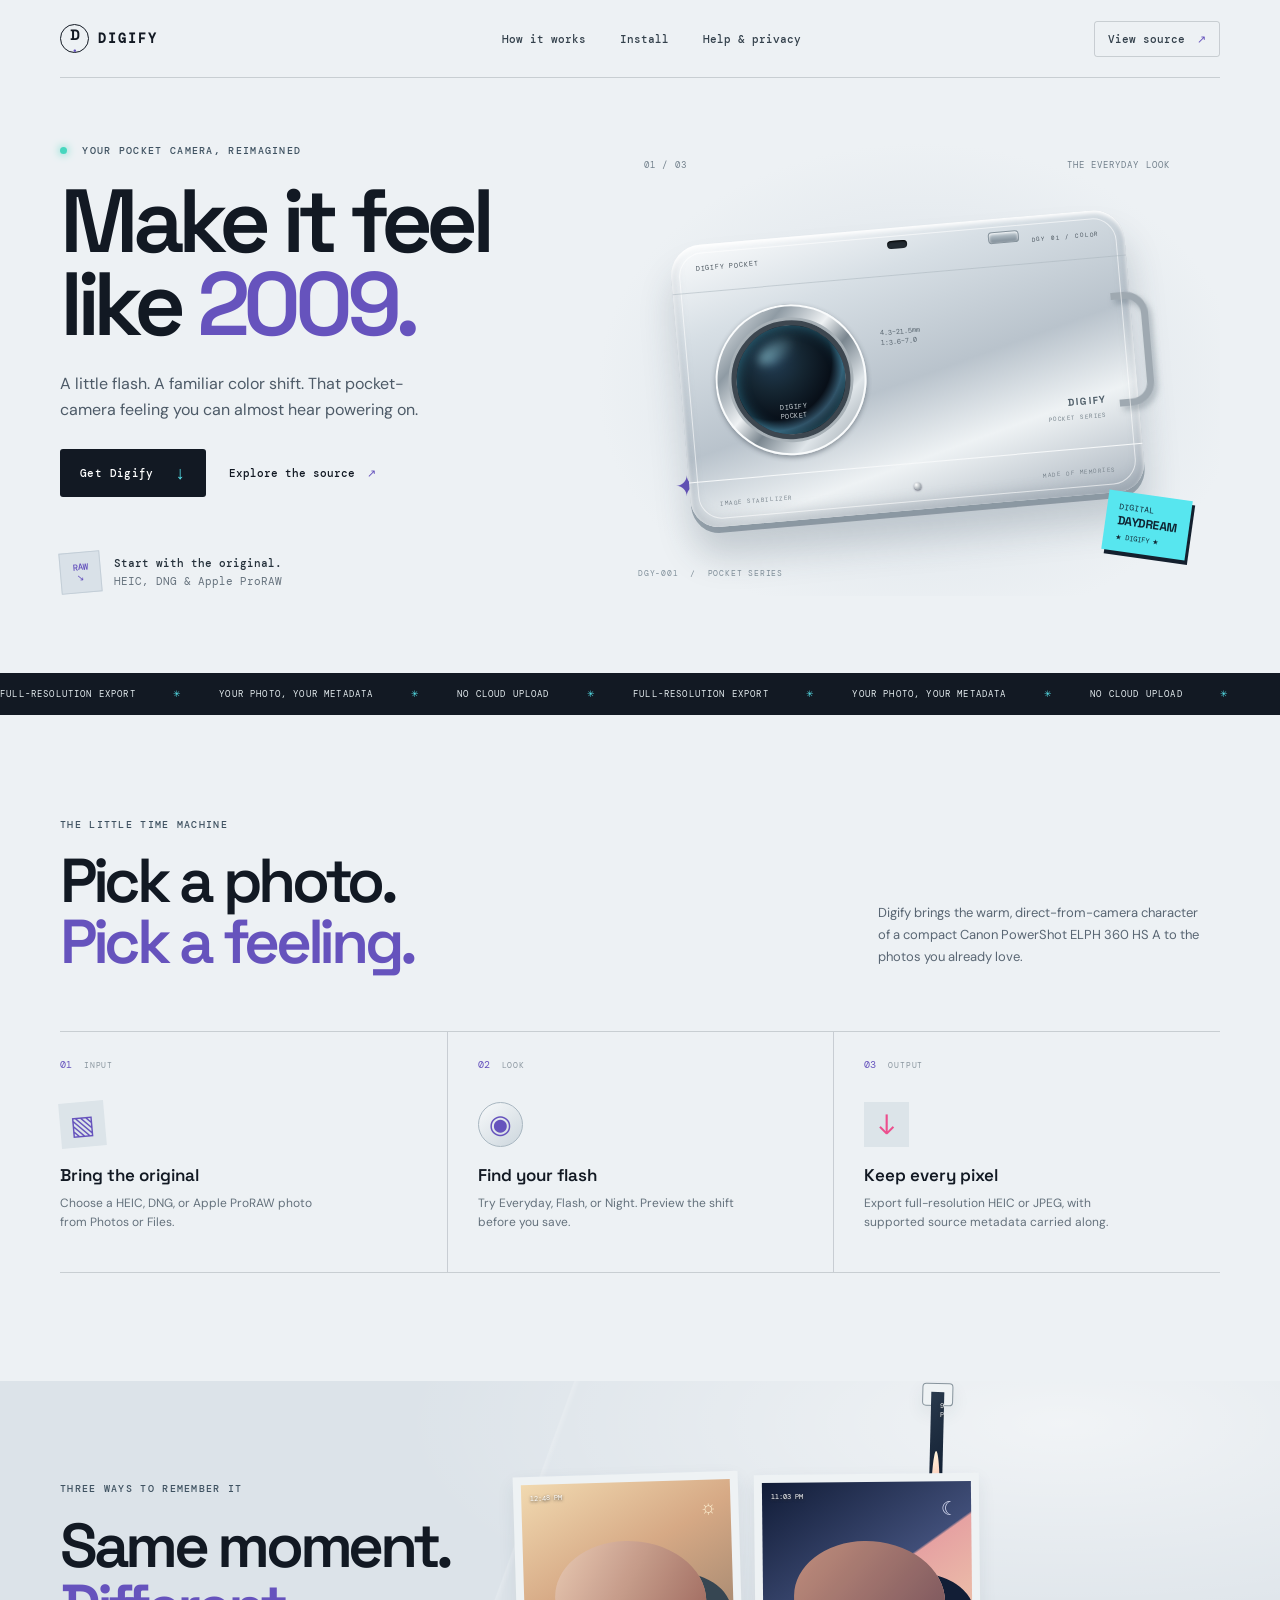
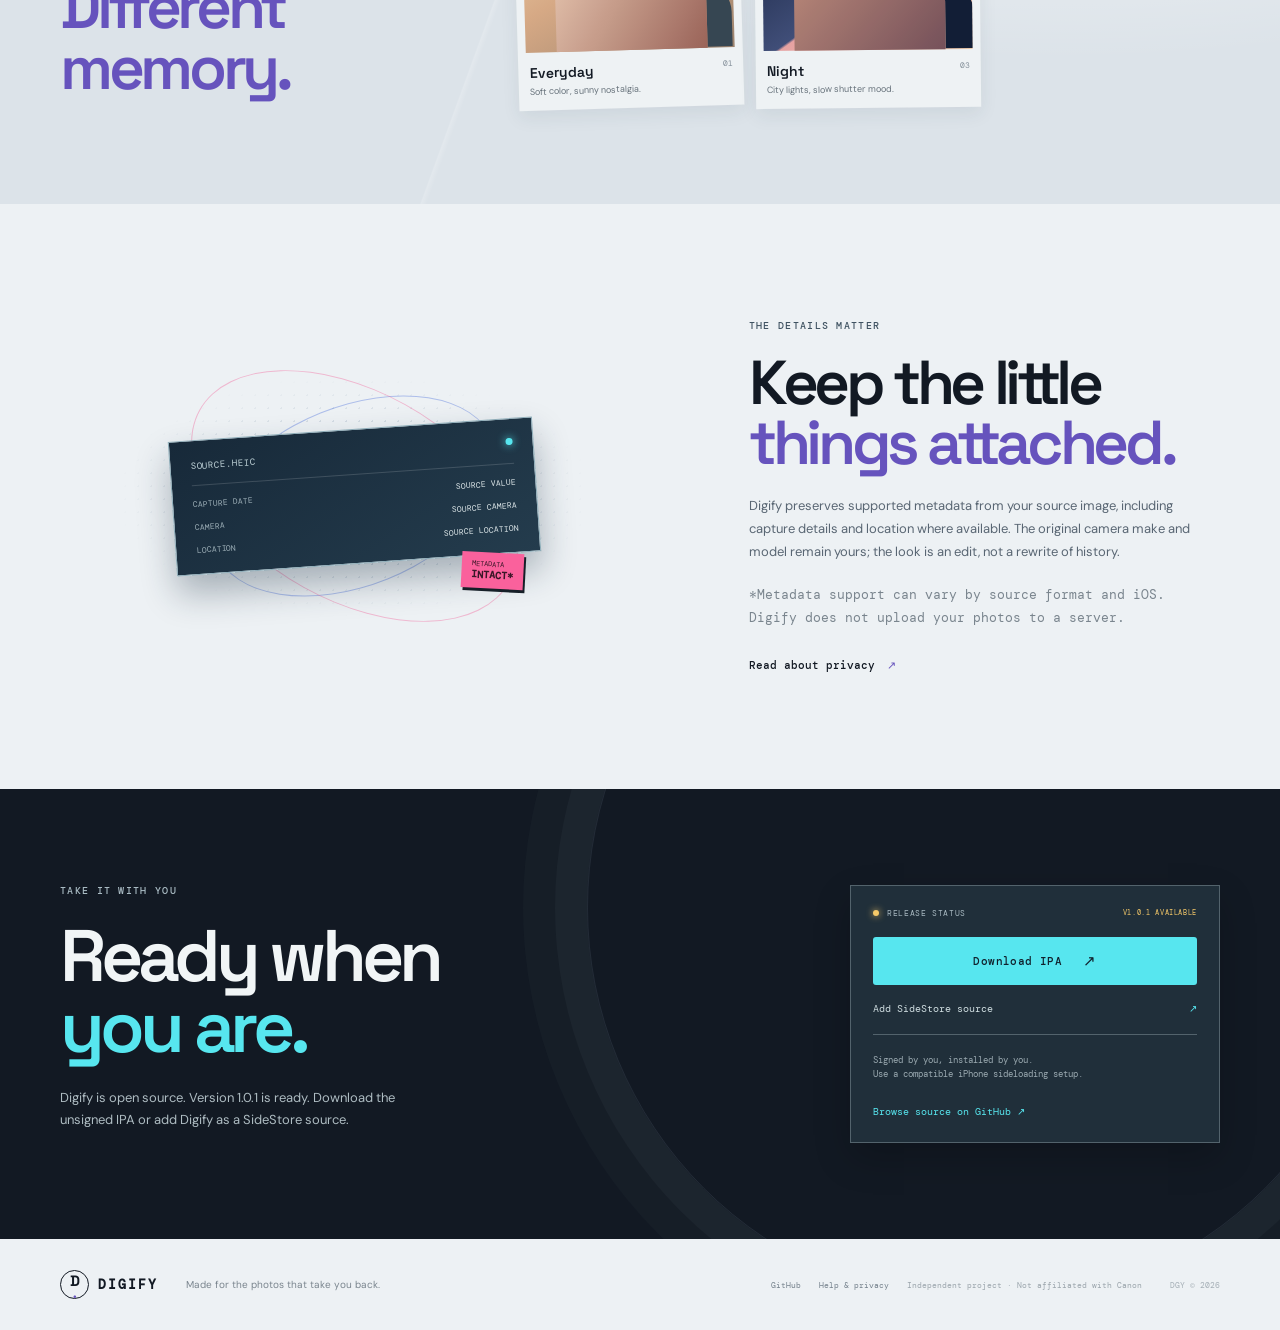
==== commit 75b5b5ff: "Publish v1.0.1 install links on Pages" ====
--- a/docs/index.html
+++ b/docs/index.html
@@ -28,7 +28,7 @@
         <h1>Make it feel<br>like <em>2009.</em></h1>
         <p class="lede">A little flash. A familiar color shift. That pocket-camera feeling you can almost hear powering on.</p>
         <div class="hero-actions"><a class="button button-dark" href="#install">Get Digify <span>↓</span></a><a class="text-link" href="https://github.com/hesm4tt/Digify">Explore the source <span>↗</span></a></div>
-        <div class="format-note"><span class="format-icon">RAW<br>↘</span><span><strong>Start with the original.</strong><br>HEIF, HEIC, DNG & Apple ProRAW</span></div>
+        <div class="format-note"><span class="format-icon">RAW<br>↘</span><span><strong>Start with the original.</strong><br>HEIC, DNG & Apple ProRAW</span></div>
       </div>
       <div class="camera-stage" role="img" aria-label="Illustration of a silver compact digital camera">
         <div class="stage-caption"><span>01 / 03</span><span>THE EVERYDAY LOOK</span></div>
@@ -53,7 +53,7 @@
     <section class="process wrap" id="how">
       <div class="section-heading"><div><p class="eyebrow">THE LITTLE TIME MACHINE</p><h2>Pick a photo.<br><em>Pick a feeling.</em></h2></div><p class="section-intro">Digify brings the warm, direct-from-camera character of a compact Canon PowerShot ELPH 360 HS A to the photos you already love.</p></div>
       <div class="steps">
-        <article class="step"><div class="step-num">01 <span>INPUT</span></div><div class="step-icon icon-file">▧</div><h3>Bring the original</h3><p>Choose a HEIF, HEIC, DNG, or Apple ProRAW photo from Photos or Files.</p></article>
+        <article class="step"><div class="step-num">01 <span>INPUT</span></div><div class="step-icon icon-file">▧</div><h3>Bring the original</h3><p>Choose a HEIC, DNG, or Apple ProRAW photo from Photos or Files.</p></article>
         <article class="step"><div class="step-num">02 <span>LOOK</span></div><div class="step-icon icon-dial">◉</div><h3>Find your flash</h3><p>Try Everyday, Flash, or Night. Preview the shift before you save.</p></article>
         <article class="step"><div class="step-num">03 <span>OUTPUT</span></div><div class="step-icon icon-save">↓</div><h3>Keep every pixel</h3><p>Export full-resolution HEIC or JPEG, with supported source metadata carried along.</p></article>
       </div>
@@ -69,7 +69,7 @@
 
     <section class="preserve wrap"><div class="preserve-art"><div class="pixel-grid" aria-hidden="true"></div><div class="metadata-card"><div class="meta-head"><span>SOURCE.HEIC</span><span class="meta-dot"></span></div><div class="meta-line"><span>CAPTURE DATE</span><b>SOURCE VALUE</b></div><div class="meta-line"><span>CAMERA</span><b>SOURCE CAMERA</b></div><div class="meta-line"><span>LOCATION</span><b>SOURCE LOCATION</b></div><div class="meta-stamp">METADATA<br><strong>INTACT*</strong></div></div><span class="art-orbit orbit-1"></span><span class="art-orbit orbit-2"></span></div><div class="preserve-copy"><p class="eyebrow">THE DETAILS MATTER</p><h2>Keep the little<br><em>things attached.</em></h2><p>Digify preserves supported metadata from your source image, including capture details and location where available. The original camera make and model remain yours; the look is an edit, not a rewrite of history.</p><p class="fine">*Metadata support can vary by source format and iOS. Digify does not upload your photos to a server.</p><a class="text-link" href="help.html#privacy">Read about privacy <span>↗</span></a></div></section>
 
-    <section class="install-section" id="install"><div class="wrap install-wrap"><div><p class="eyebrow">TAKE IT WITH YOU</p><h2>Ready when<br><em>you are.</em></h2><p class="install-intro">Digify is open source. The first install package and SideStore feed will appear here after a successful release build.</p></div><div class="install-card"><div class="release-state"><span class="state-dot"></span><span>RELEASE STATUS</span><b>FIRST RELEASE PENDING</b></div><span class="button button-cyan disabled-link" aria-disabled="true">IPA coming soon</span><span class="store-link disabled-link" aria-disabled="true">SideStore source coming soon</span><div class="install-divider"></div><p class="install-foot">Signed by you, installed by you.<br>Use a compatible iPhone sideloading setup.</p><a class="source-inline" href="https://github.com/hesm4tt/Digify">Browse source on GitHub ↗</a></div></div></section>
+    <section class="install-section" id="install"><div class="wrap install-wrap"><div><p class="eyebrow">TAKE IT WITH YOU</p><h2>Ready when<br><em>you are.</em></h2><p class="install-intro">Digify is open source. Version 1.0.1 is ready. Download the unsigned IPA or add Digify as a SideStore source.</p></div><div class="install-card"><div class="release-state"><span class="state-dot"></span><span>RELEASE STATUS</span><b>V1.0.1 AVAILABLE</b></div><a class="button button-cyan" href="https://github.com/hesm4tt/Digify/releases/latest/download/Digify.ipa">Download IPA <span>↗</span></a><a class="store-link" href="https://github.com/hesm4tt/Digify/releases/latest/download/digify.json">Add SideStore source <span>↗</span></a><div class="install-divider"></div><p class="install-foot">Signed by you, installed by you.<br>Use a compatible iPhone sideloading setup.</p><a class="source-inline" href="https://github.com/hesm4tt/Digify">Browse source on GitHub ↗</a></div></div></section>
   </main>
   <footer class="footer wrap"><a class="brand" href="#top"><span class="brand-mark">D<span>•</span></span><span>DIGIFY</span></a><p>Made for the photos that take you back.</p><div class="footer-links"><a href="https://github.com/hesm4tt/Digify">GitHub</a><a href="help.html">Help & privacy</a><span>Independent project · Not affiliated with Canon</span></div><span class="footer-code">DGY © 2026</span></footer>
 </body>
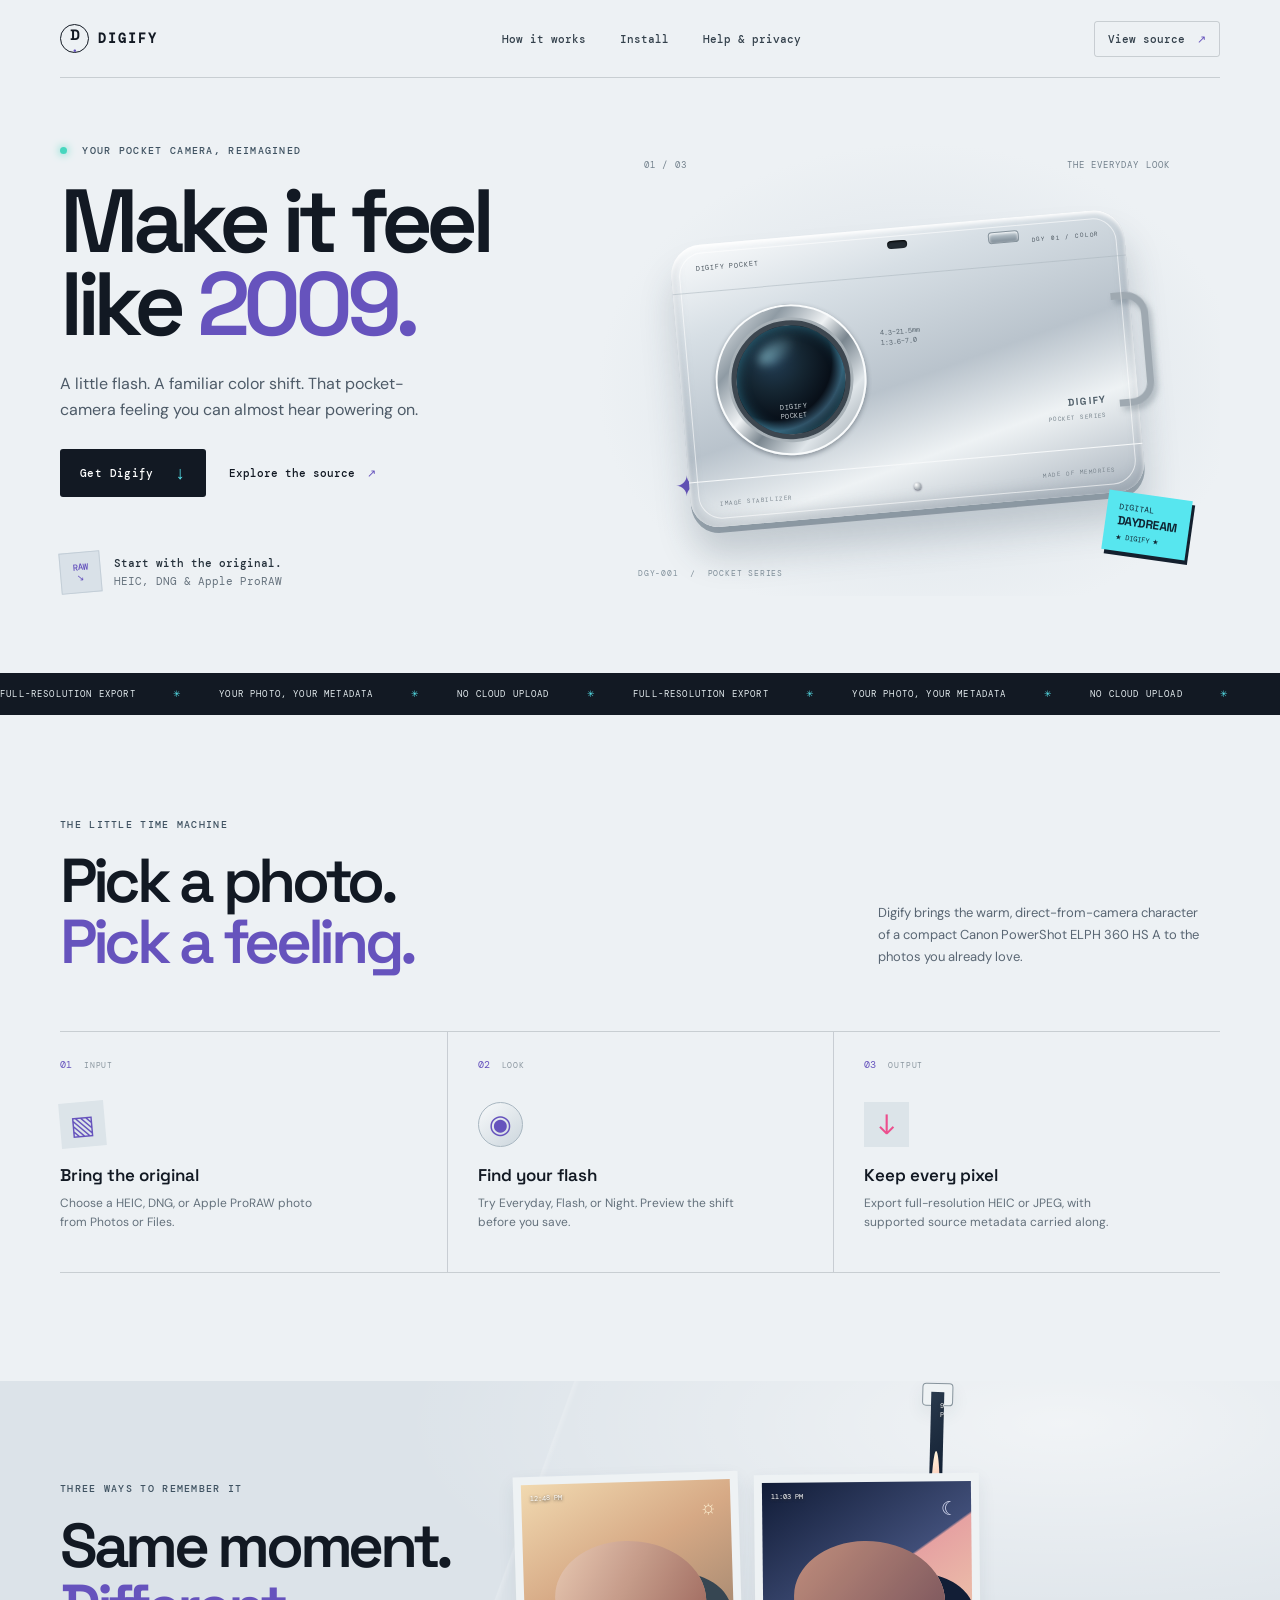
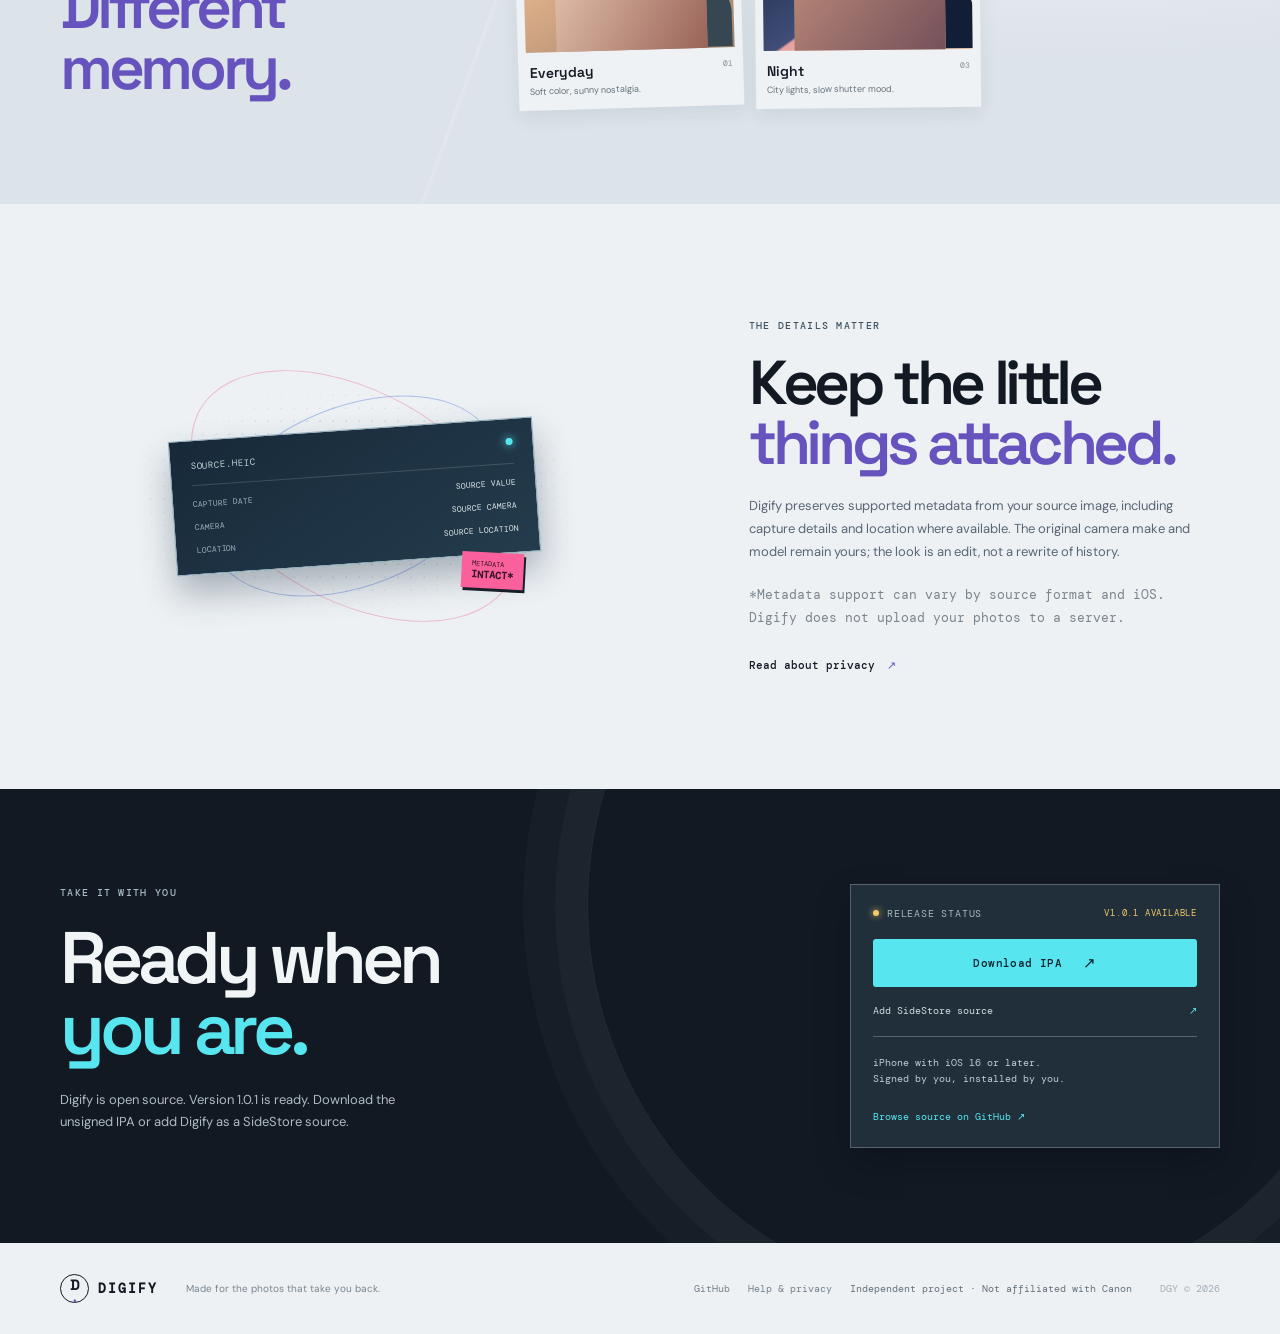
==== commit 8f21956c: "Improve Pages accessibility and mobile controls" ====
--- a/docs/index.html
+++ b/docs/index.html
@@ -15,14 +15,16 @@
 </head>
 <body>
 
+  <a class="skip-link" href="#main-content">Skip to content</a>
+
   <header class="topbar wrap">
     <a class="brand" href="#top" aria-label="Digify home"><span class="brand-mark">D<span>•</span></span><span>DIGIFY</span></a>
     <nav aria-label="Main navigation"><a href="#how">How it works</a><a href="#install">Install</a><a href="help.html">Help & privacy</a></nav>
     <a class="top-cta" href="https://github.com/hesm4tt/Digify">View source <span aria-hidden="true">↗</span></a>
   </header>
 
-  <main id="top">
-    <section class="hero wrap">
+  <main id="main-content">
+    <section class="hero wrap" id="top">
       <div class="hero-copy">
         <p class="eyebrow"><span class="live-dot"></span> YOUR POCKET CAMERA, REIMAGINED</p>
         <h1>Make it feel<br>like <em>2009.</em></h1>
@@ -69,7 +71,7 @@
 
     <section class="preserve wrap"><div class="preserve-art"><div class="pixel-grid" aria-hidden="true"></div><div class="metadata-card"><div class="meta-head"><span>SOURCE.HEIC</span><span class="meta-dot"></span></div><div class="meta-line"><span>CAPTURE DATE</span><b>SOURCE VALUE</b></div><div class="meta-line"><span>CAMERA</span><b>SOURCE CAMERA</b></div><div class="meta-line"><span>LOCATION</span><b>SOURCE LOCATION</b></div><div class="meta-stamp">METADATA<br><strong>INTACT*</strong></div></div><span class="art-orbit orbit-1"></span><span class="art-orbit orbit-2"></span></div><div class="preserve-copy"><p class="eyebrow">THE DETAILS MATTER</p><h2>Keep the little<br><em>things attached.</em></h2><p>Digify preserves supported metadata from your source image, including capture details and location where available. The original camera make and model remain yours; the look is an edit, not a rewrite of history.</p><p class="fine">*Metadata support can vary by source format and iOS. Digify does not upload your photos to a server.</p><a class="text-link" href="help.html#privacy">Read about privacy <span>↗</span></a></div></section>
 
-    <section class="install-section" id="install"><div class="wrap install-wrap"><div><p class="eyebrow">TAKE IT WITH YOU</p><h2>Ready when<br><em>you are.</em></h2><p class="install-intro">Digify is open source. Version 1.0.1 is ready. Download the unsigned IPA or add Digify as a SideStore source.</p></div><div class="install-card"><div class="release-state"><span class="state-dot"></span><span>RELEASE STATUS</span><b>V1.0.1 AVAILABLE</b></div><a class="button button-cyan" href="https://github.com/hesm4tt/Digify/releases/latest/download/Digify.ipa">Download IPA <span>↗</span></a><a class="store-link" href="https://github.com/hesm4tt/Digify/releases/latest/download/digify.json">Add SideStore source <span>↗</span></a><div class="install-divider"></div><p class="install-foot">Signed by you, installed by you.<br>Use a compatible iPhone sideloading setup.</p><a class="source-inline" href="https://github.com/hesm4tt/Digify">Browse source on GitHub ↗</a></div></div></section>
+    <section class="install-section" id="install"><div class="wrap install-wrap"><div><p class="eyebrow">TAKE IT WITH YOU</p><h2>Ready when<br><em>you are.</em></h2><p class="install-intro">Digify is open source. Version 1.0.1 is ready. Download the unsigned IPA or add Digify as a SideStore source.</p></div><div class="install-card"><div class="release-state"><span class="state-dot"></span><span>RELEASE STATUS</span><b>V1.0.1 AVAILABLE</b></div><a class="button button-cyan" href="https://github.com/hesm4tt/Digify/releases/latest/download/Digify.ipa">Download IPA <span>↗</span></a><a class="store-link" href="https://github.com/hesm4tt/Digify/releases/latest/download/digify.json">Add SideStore source <span>↗</span></a><div class="install-divider"></div><p class="install-foot">iPhone with iOS 16 or later.<br>Signed by you, installed by you.</p><a class="source-inline" href="https://github.com/hesm4tt/Digify">Browse source on GitHub ↗</a></div></div></section>
   </main>
   <footer class="footer wrap"><a class="brand" href="#top"><span class="brand-mark">D<span>•</span></span><span>DIGIFY</span></a><p>Made for the photos that take you back.</p><div class="footer-links"><a href="https://github.com/hesm4tt/Digify">GitHub</a><a href="help.html">Help & privacy</a><span>Independent project · Not affiliated with Canon</span></div><span class="footer-code">DGY © 2026</span></footer>
 </body>
--- a/docs/style.css
+++ b/docs/style.css
@@ -7,3 +7,27 @@
 .disabled-link{opacity:.72;cursor:default;pointer-events:none}
 @media(max-width:600px){.topbar nav{display:flex;gap:10px;margin:0 auto 0 12px}.topbar nav a{font-size:8px;letter-spacing:-.04em}.top-cta{padding:8px;font-size:8px}.eyebrow{font-size:10px}.stage-caption,.stage-index{font-size:9px}.cam-top,.cam-bottom{font-size:8px}.cam-label.right{font-size:8px}.cam-badge{font-size:9px}.cam-badge b{font-size:8px}.stage-sticker,.stage-sticker span{font-size:9px}.look-label p,.look-label>span{font-size:9px}.look-label h3{font-size:12px}}
 @media(max-width:370px){.top-cta{display:none}.topbar nav{gap:8px}.topbar nav a{font-size:8px}}
+
+/* Readable controls, keyboard feedback, and comfortable mobile targets. */
+.skip-link{position:fixed;z-index:10;top:8px;left:8px;padding:12px 16px;background:var(--ink);color:#fff;transform:translateY(-160%);font:500 12px var(--mono)}
+.skip-link:focus{transform:translateY(0)}
+:where(a,button,[tabindex]):focus-visible{outline:3px solid #5947b8;outline-offset:3px}
+.button:active{transform:scale(.98)}
+.release-state{font-size:10px}
+.release-state b{font-size:9px}
+.install-foot{font-size:10px;color:#c1cdd2}
+.footer>p,.footer-links a,.footer-links span,.footer-code{font-size:10px}
+.footer-links a,.help-nav a{min-height:44px;display:flex;align-items:center}
+.footer-links span{color:#65717b}
+@media(max-width:600px){
+  .topbar nav{gap:8px}
+  .topbar nav a{font-size:10px;min-height:44px;white-space:nowrap}
+  .help-nav{display:grid;grid-template-columns:repeat(2,minmax(0,1fr));gap:0 12px;overflow:visible;white-space:normal}
+  .help-nav a{font-size:11px;line-height:1.35}
+}
+@media(max-width:430px){.top-cta{display:none}}
+@media(max-width:370px){.topbar .brand>span:last-child{display:none}.topbar nav{gap:12px}}
+@media(prefers-reduced-motion:reduce){
+  *,*::before,*::after{scroll-behavior:auto!important;animation-duration:.01ms!important;animation-iteration-count:1!important;transition-duration:.01ms!important}
+  .ticker-track{animation:none!important}
+}
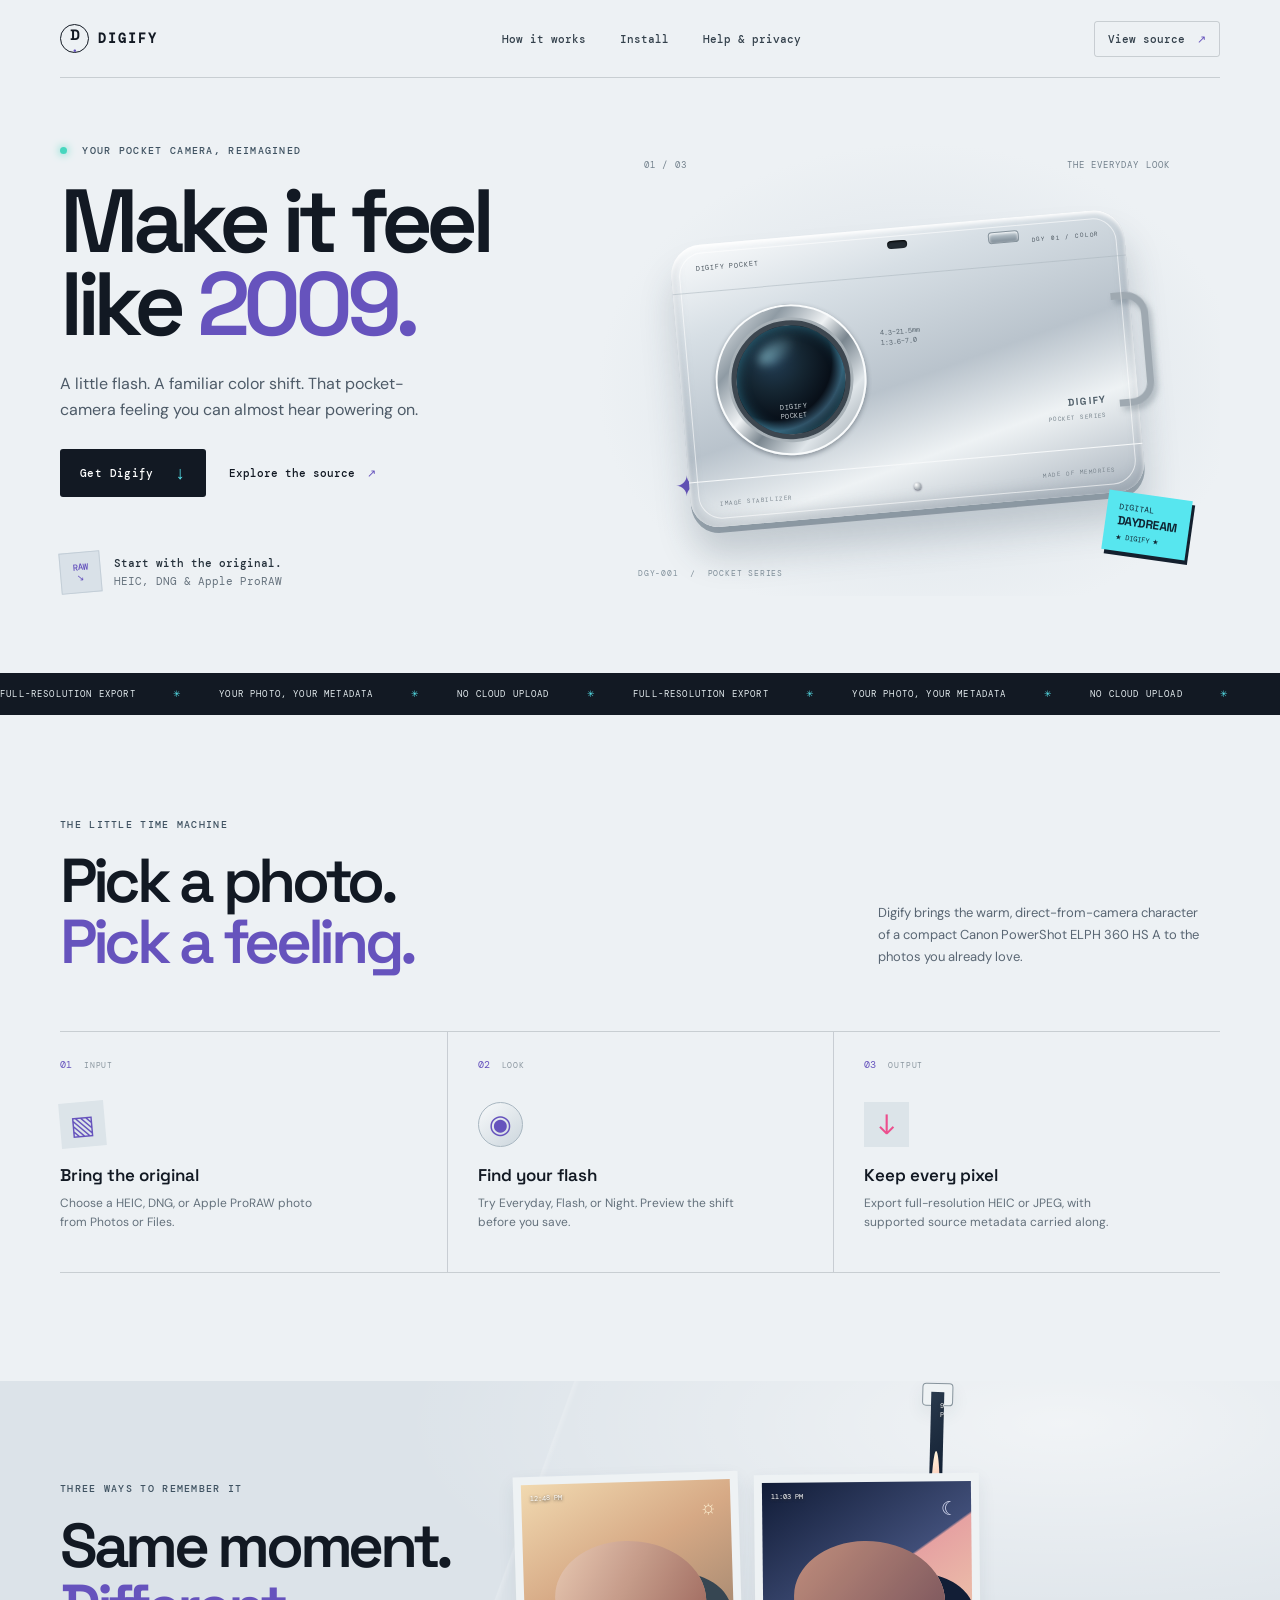
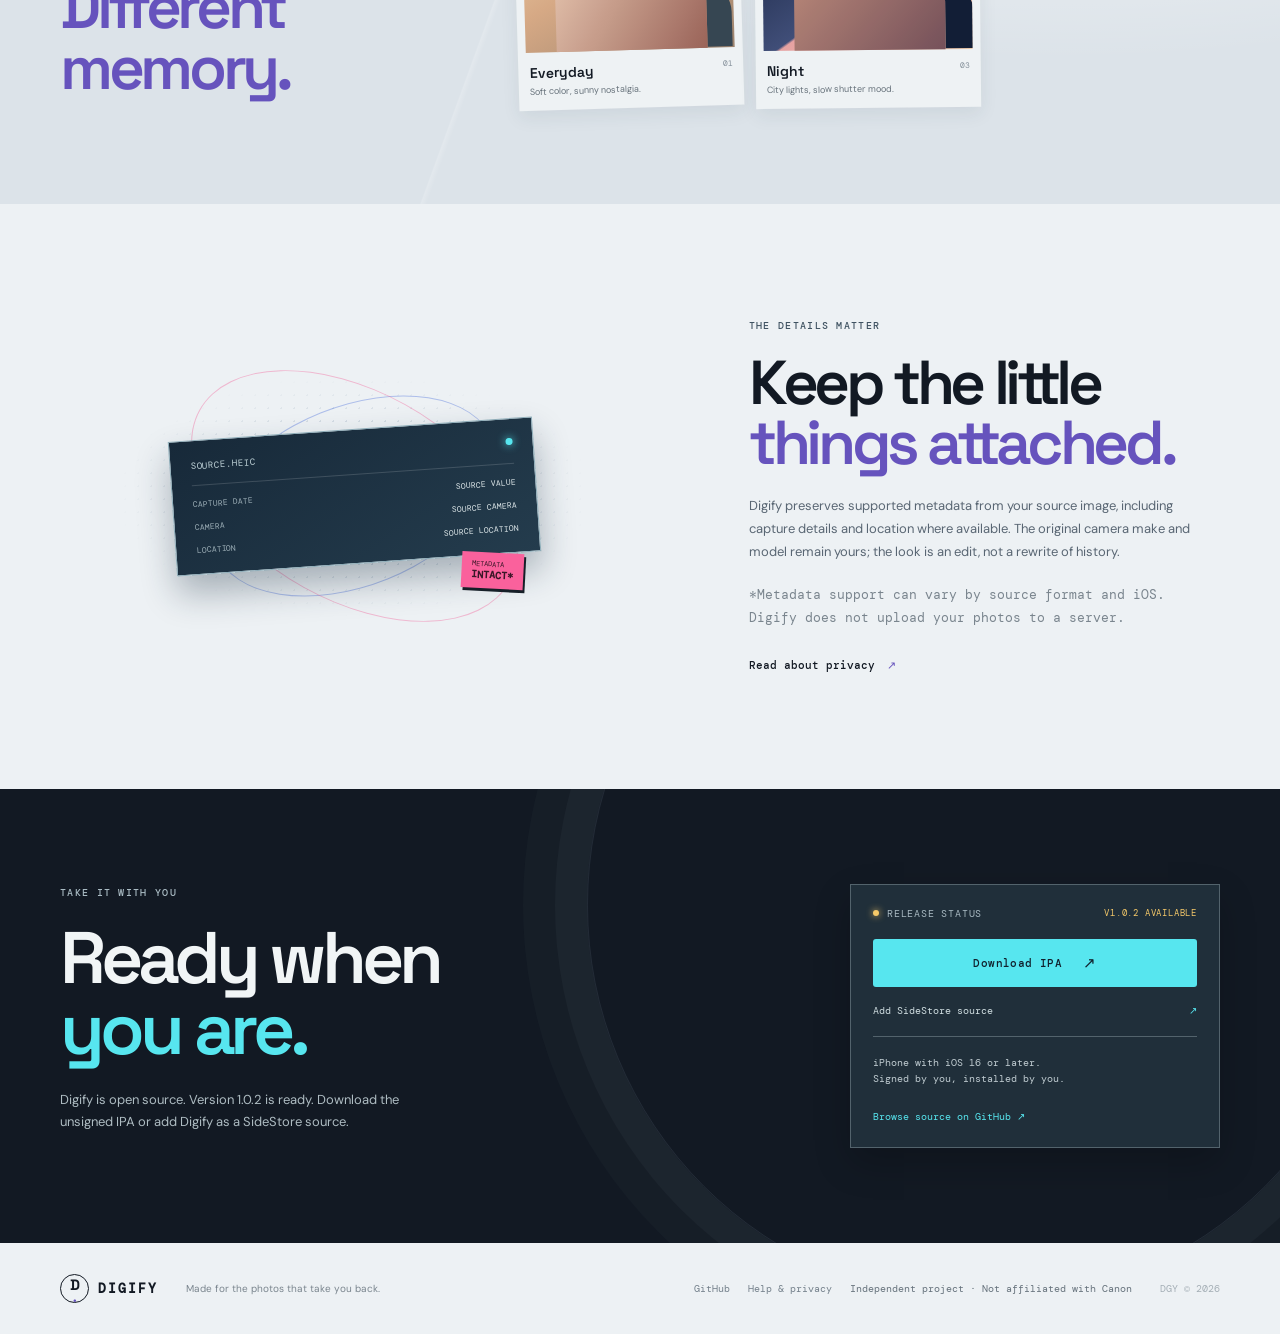
==== commit 0cc697a0: "Publish v1.0.2 install details on Pages" ====
--- a/docs/index.html
+++ b/docs/index.html
@@ -71,7 +71,7 @@
 
     <section class="preserve wrap"><div class="preserve-art"><div class="pixel-grid" aria-hidden="true"></div><div class="metadata-card"><div class="meta-head"><span>SOURCE.HEIC</span><span class="meta-dot"></span></div><div class="meta-line"><span>CAPTURE DATE</span><b>SOURCE VALUE</b></div><div class="meta-line"><span>CAMERA</span><b>SOURCE CAMERA</b></div><div class="meta-line"><span>LOCATION</span><b>SOURCE LOCATION</b></div><div class="meta-stamp">METADATA<br><strong>INTACT*</strong></div></div><span class="art-orbit orbit-1"></span><span class="art-orbit orbit-2"></span></div><div class="preserve-copy"><p class="eyebrow">THE DETAILS MATTER</p><h2>Keep the little<br><em>things attached.</em></h2><p>Digify preserves supported metadata from your source image, including capture details and location where available. The original camera make and model remain yours; the look is an edit, not a rewrite of history.</p><p class="fine">*Metadata support can vary by source format and iOS. Digify does not upload your photos to a server.</p><a class="text-link" href="help.html#privacy">Read about privacy <span>↗</span></a></div></section>
 
-    <section class="install-section" id="install"><div class="wrap install-wrap"><div><p class="eyebrow">TAKE IT WITH YOU</p><h2>Ready when<br><em>you are.</em></h2><p class="install-intro">Digify is open source. Version 1.0.1 is ready. Download the unsigned IPA or add Digify as a SideStore source.</p></div><div class="install-card"><div class="release-state"><span class="state-dot"></span><span>RELEASE STATUS</span><b>V1.0.1 AVAILABLE</b></div><a class="button button-cyan" href="https://github.com/hesm4tt/Digify/releases/latest/download/Digify.ipa">Download IPA <span>↗</span></a><a class="store-link" href="https://github.com/hesm4tt/Digify/releases/latest/download/digify.json">Add SideStore source <span>↗</span></a><div class="install-divider"></div><p class="install-foot">iPhone with iOS 16 or later.<br>Signed by you, installed by you.</p><a class="source-inline" href="https://github.com/hesm4tt/Digify">Browse source on GitHub ↗</a></div></div></section>
+    <section class="install-section" id="install"><div class="wrap install-wrap"><div><p class="eyebrow">TAKE IT WITH YOU</p><h2>Ready when<br><em>you are.</em></h2><p class="install-intro">Digify is open source. Version 1.0.2 is ready. Download the unsigned IPA or add Digify as a SideStore source.</p></div><div class="install-card"><div class="release-state"><span class="state-dot"></span><span>RELEASE STATUS</span><b>V1.0.2 AVAILABLE</b></div><a class="button button-cyan" href="https://github.com/hesm4tt/Digify/releases/latest/download/Digify.ipa">Download IPA <span>↗</span></a><a class="store-link" href="https://github.com/hesm4tt/Digify/releases/latest/download/digify.json">Add SideStore source <span>↗</span></a><div class="install-divider"></div><p class="install-foot">iPhone with iOS 16 or later.<br>Signed by you, installed by you.</p><a class="source-inline" href="https://github.com/hesm4tt/Digify">Browse source on GitHub ↗</a></div></div></section>
   </main>
   <footer class="footer wrap"><a class="brand" href="#top"><span class="brand-mark">D<span>•</span></span><span>DIGIFY</span></a><p>Made for the photos that take you back.</p><div class="footer-links"><a href="https://github.com/hesm4tt/Digify">GitHub</a><a href="help.html">Help & privacy</a><span>Independent project · Not affiliated with Canon</span></div><span class="footer-code">DGY © 2026</span></footer>
 </body>
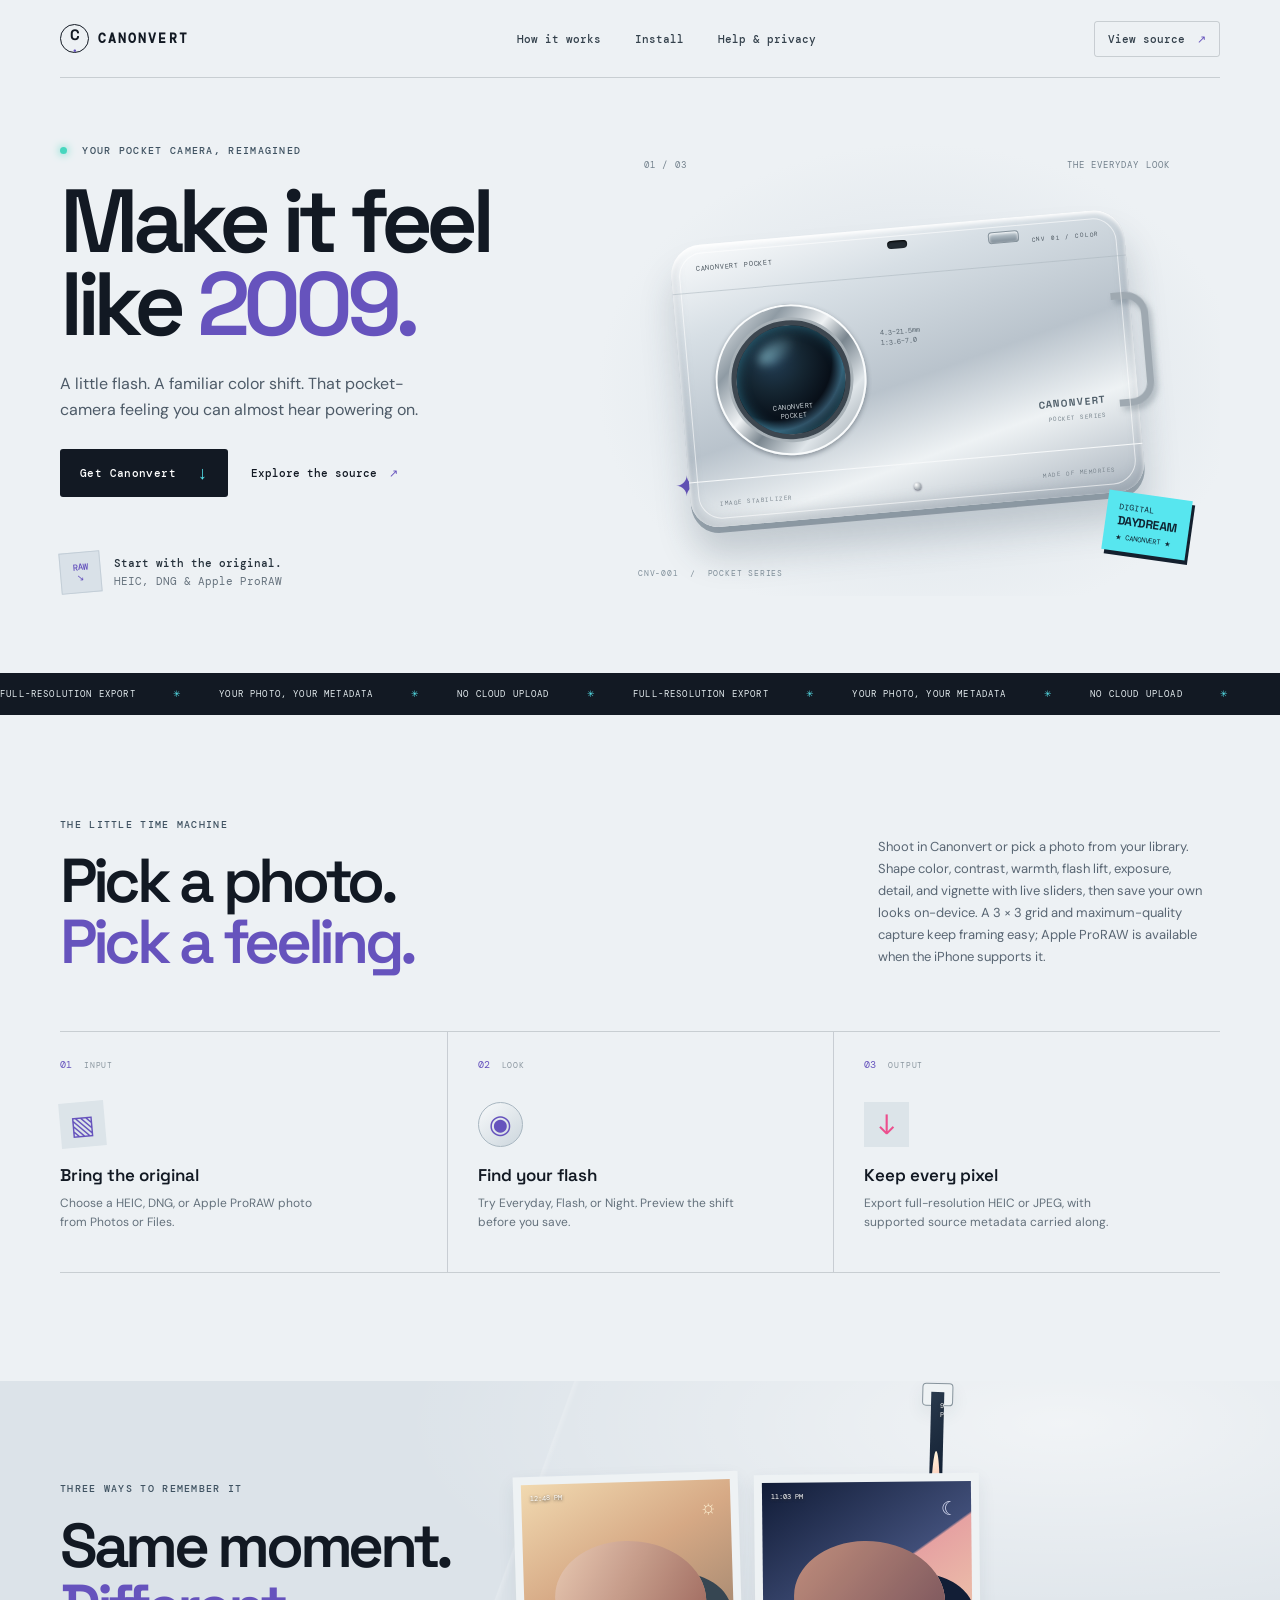
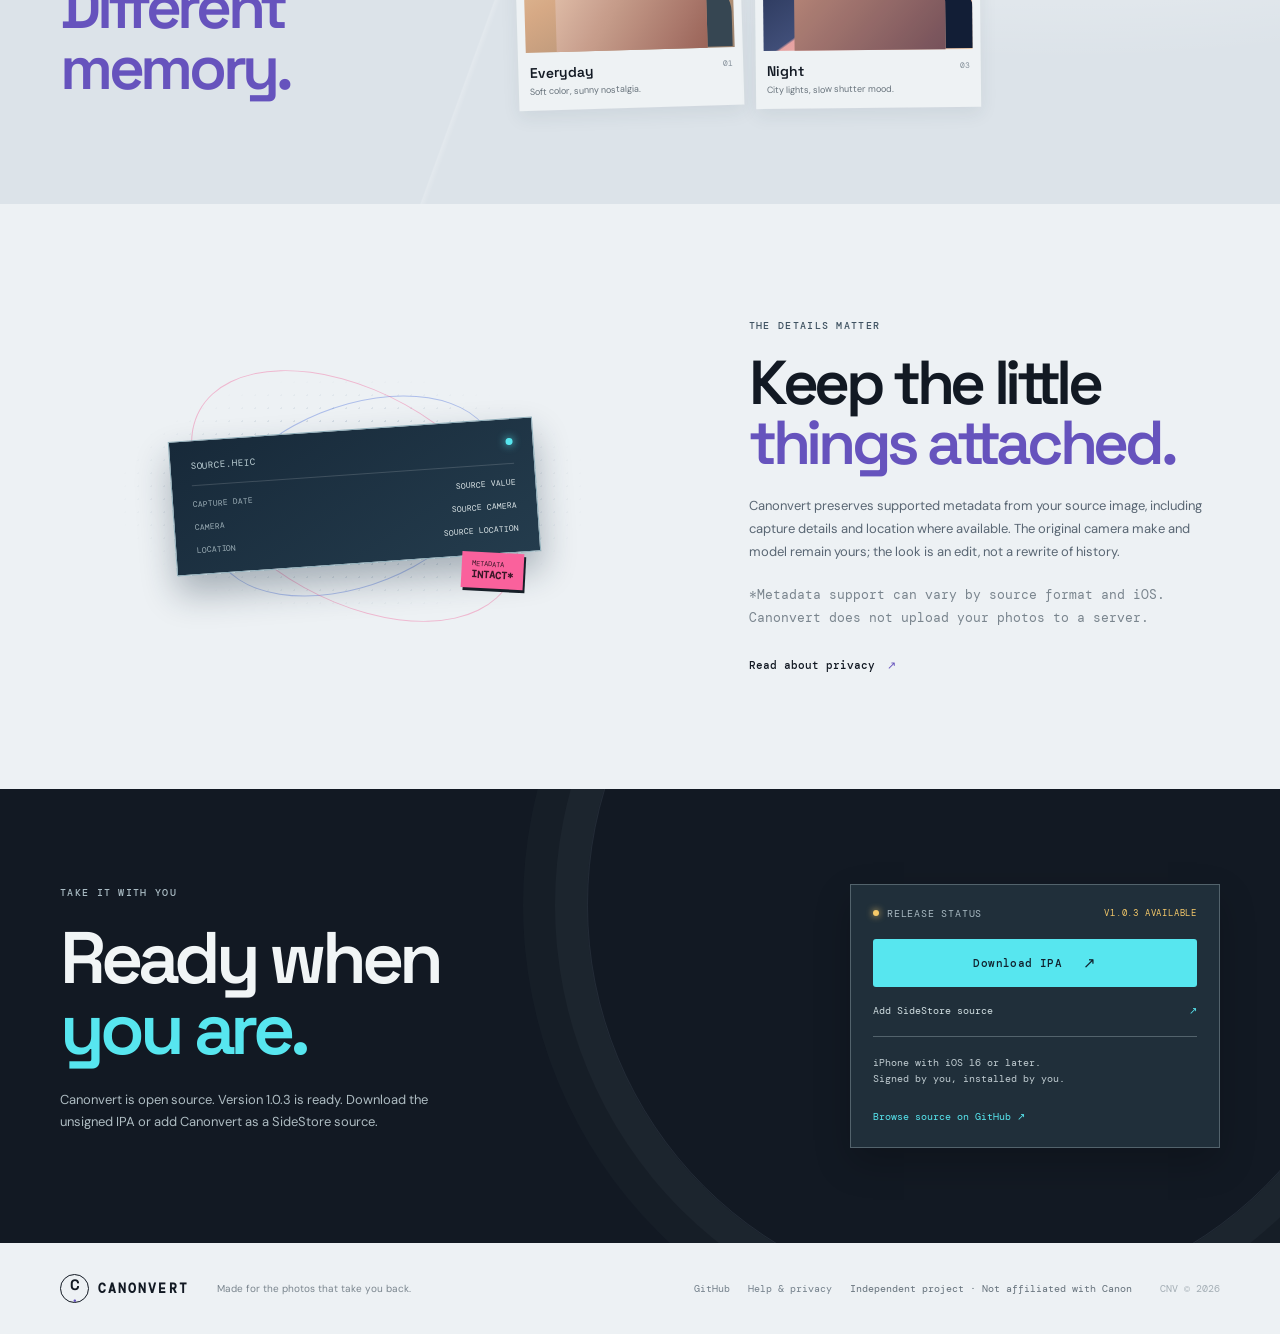
==== commit 945123c8: "Release Canonvert 1.0.3 with custom camera looks and capture" ====
--- a/docs/index.html
+++ b/docs/index.html
@@ -4,12 +4,12 @@
   <meta charset="utf-8">
   <meta name="viewport" content="width=device-width, initial-scale=1">
   <meta name="theme-color" content="#dce4ed">
-  <meta name="description" content="Digify gives your photos the color, flash, and pocket-camera character of a tiny early-2000s digital camera.">
+  <meta name="description" content="Canonvert gives your photos the color, flash, and pocket-camera character of a tiny early-2000s digital camera.">
   <meta property="og:type" content="website">
-  <meta property="og:title" content="Digify - the pocket-camera feeling">
+  <meta property="og:title" content="Canonvert - the pocket-camera feeling">
   <meta property="og:description" content="A native iPhone photo app for an ELPH 360 HS A-inspired look. Full resolution. Your photos stay yours.">
-  <meta property="og:image" content="https://github.com/hesm4tt/Digify/raw/main/docs/assets/icon.png">
-  <title>Digify - the pocket-camera feeling</title>
+  <meta property="og:image" content="https://github.com/hesm4tt/Canonvert/raw/main/docs/assets/icon.png">
+  <title>Canonvert - the pocket-camera feeling</title>
   <link rel="icon" href="assets/icon.png" type="image/png">
   <link rel="stylesheet" href="style.css">
 </head>
@@ -18,9 +18,9 @@
   <a class="skip-link" href="#main-content">Skip to content</a>
 
   <header class="topbar wrap">
-    <a class="brand" href="#top" aria-label="Digify home"><span class="brand-mark">D<span>•</span></span><span>DIGIFY</span></a>
+    <a class="brand" href="#top" aria-label="Canonvert home"><span class="brand-mark">C<span>•</span></span><span>CANONVERT</span></a>
     <nav aria-label="Main navigation"><a href="#how">How it works</a><a href="#install">Install</a><a href="help.html">Help & privacy</a></nav>
-    <a class="top-cta" href="https://github.com/hesm4tt/Digify">View source <span aria-hidden="true">↗</span></a>
+    <a class="top-cta" href="https://github.com/hesm4tt/Canonvert">View source <span aria-hidden="true">↗</span></a>
   </header>
 
   <main id="main-content">
@@ -29,31 +29,31 @@
         <p class="eyebrow"><span class="live-dot"></span> YOUR POCKET CAMERA, REIMAGINED</p>
         <h1>Make it feel<br>like <em>2009.</em></h1>
         <p class="lede">A little flash. A familiar color shift. That pocket-camera feeling you can almost hear powering on.</p>
-        <div class="hero-actions"><a class="button button-dark" href="#install">Get Digify <span>↓</span></a><a class="text-link" href="https://github.com/hesm4tt/Digify">Explore the source <span>↗</span></a></div>
+        <div class="hero-actions"><a class="button button-dark" href="#install">Get Canonvert <span>↓</span></a><a class="text-link" href="https://github.com/hesm4tt/Canonvert">Explore the source <span>↗</span></a></div>
         <div class="format-note"><span class="format-icon">RAW<br>↘</span><span><strong>Start with the original.</strong><br>HEIC, DNG & Apple ProRAW</span></div>
       </div>
       <div class="camera-stage" role="img" aria-label="Illustration of a silver compact digital camera">
         <div class="stage-caption"><span>01 / 03</span><span>THE EVERYDAY LOOK</span></div>
         <div class="spark spark-a">✳</div><div class="spark spark-b">✦</div>
         <div class="camera">
-          <div class="cam-top"><span class="cam-label">DIGIFY POCKET</span><span class="mic"></span><span class="flash"></span><span class="cam-label right">DGY 01 / COLOR</span></div>
+          <div class="cam-top"><span class="cam-label">CANONVERT POCKET</span><span class="mic"></span><span class="flash"></span><span class="cam-label right">CNV 01 / COLOR</span></div>
           <div class="cam-face">
-            <div class="lens-ring"><div class="lens"><div class="lens-glint"></div><span>DIGIFY<br>POCKET</span></div></div>
+            <div class="lens-ring"><div class="lens"><div class="lens-glint"></div><span>CANONVERT<br>POCKET</span></div></div>
             <div class="lens-spec">4.3–21.5mm<br>1:3.6–7.0</div>
-            <div class="cam-badge">DIGIFY<br><b>POCKET SERIES</b></div>
+            <div class="cam-badge">CANONVERT<br><b>POCKET SERIES</b></div>
           </div>
           <div class="cam-bottom"><span>IMAGE STABILIZER</span><span class="cam-screw"></span><span>MADE OF MEMORIES</span></div>
           <div class="wrist-loop"></div>
         </div>
-        <div class="stage-sticker">DIGITAL<br><b>DAYDREAM</b><span>★ DIGIFY ★</span></div>
-        <div class="stage-index">DGY-001&nbsp; / &nbsp;POCKET SERIES</div>
+        <div class="stage-sticker">DIGITAL<br><b>DAYDREAM</b><span>★ CANONVERT ★</span></div>
+        <div class="stage-index">CNV-001&nbsp; / &nbsp;POCKET SERIES</div>
       </div>
     </section>
 
-    <section class="ticker" aria-label="Digify features"><p class="sr-only">Full-resolution export, supported source metadata, and on-device photo processing.</p><div class="ticker-track" aria-hidden="true">FULL-RESOLUTION EXPORT <i>✳</i> YOUR PHOTO, YOUR METADATA <i>✳</i> NO CLOUD UPLOAD <i>✳</i> FULL-RESOLUTION EXPORT <i>✳</i> YOUR PHOTO, YOUR METADATA <i>✳</i> NO CLOUD UPLOAD <i>✳</i></div></section>
+    <section class="ticker" aria-label="Canonvert features"><p class="sr-only">Full-resolution export, supported source metadata, and on-device photo processing.</p><div class="ticker-track" aria-hidden="true">FULL-RESOLUTION EXPORT <i>✳</i> YOUR PHOTO, YOUR METADATA <i>✳</i> NO CLOUD UPLOAD <i>✳</i> FULL-RESOLUTION EXPORT <i>✳</i> YOUR PHOTO, YOUR METADATA <i>✳</i> NO CLOUD UPLOAD <i>✳</i></div></section>
 
     <section class="process wrap" id="how">
-      <div class="section-heading"><div><p class="eyebrow">THE LITTLE TIME MACHINE</p><h2>Pick a photo.<br><em>Pick a feeling.</em></h2></div><p class="section-intro">Digify brings the warm, direct-from-camera character of a compact Canon PowerShot ELPH 360 HS A to the photos you already love.</p></div>
+      <div class="section-heading"><div><p class="eyebrow">THE LITTLE TIME MACHINE</p><h2>Pick a photo.<br><em>Pick a feeling.</em></h2></div><p class="section-intro">Shoot in Canonvert or pick a photo from your library. Shape color, contrast, warmth, flash lift, exposure, detail, and vignette with live sliders, then save your own looks on-device. A 3 × 3 grid and maximum-quality capture keep framing easy; Apple ProRAW is available when the iPhone supports it.</p></div>
       <div class="steps">
         <article class="step"><div class="step-num">01 <span>INPUT</span></div><div class="step-icon icon-file">▧</div><h3>Bring the original</h3><p>Choose a HEIC, DNG, or Apple ProRAW photo from Photos or Files.</p></article>
         <article class="step"><div class="step-num">02 <span>LOOK</span></div><div class="step-icon icon-dial">◉</div><h3>Find your flash</h3><p>Try Everyday, Flash, or Night. Preview the shift before you save.</p></article>
@@ -69,10 +69,10 @@
       </div></div>
     </section>
 
-    <section class="preserve wrap"><div class="preserve-art"><div class="pixel-grid" aria-hidden="true"></div><div class="metadata-card"><div class="meta-head"><span>SOURCE.HEIC</span><span class="meta-dot"></span></div><div class="meta-line"><span>CAPTURE DATE</span><b>SOURCE VALUE</b></div><div class="meta-line"><span>CAMERA</span><b>SOURCE CAMERA</b></div><div class="meta-line"><span>LOCATION</span><b>SOURCE LOCATION</b></div><div class="meta-stamp">METADATA<br><strong>INTACT*</strong></div></div><span class="art-orbit orbit-1"></span><span class="art-orbit orbit-2"></span></div><div class="preserve-copy"><p class="eyebrow">THE DETAILS MATTER</p><h2>Keep the little<br><em>things attached.</em></h2><p>Digify preserves supported metadata from your source image, including capture details and location where available. The original camera make and model remain yours; the look is an edit, not a rewrite of history.</p><p class="fine">*Metadata support can vary by source format and iOS. Digify does not upload your photos to a server.</p><a class="text-link" href="help.html#privacy">Read about privacy <span>↗</span></a></div></section>
+    <section class="preserve wrap"><div class="preserve-art"><div class="pixel-grid" aria-hidden="true"></div><div class="metadata-card"><div class="meta-head"><span>SOURCE.HEIC</span><span class="meta-dot"></span></div><div class="meta-line"><span>CAPTURE DATE</span><b>SOURCE VALUE</b></div><div class="meta-line"><span>CAMERA</span><b>SOURCE CAMERA</b></div><div class="meta-line"><span>LOCATION</span><b>SOURCE LOCATION</b></div><div class="meta-stamp">METADATA<br><strong>INTACT*</strong></div></div><span class="art-orbit orbit-1"></span><span class="art-orbit orbit-2"></span></div><div class="preserve-copy"><p class="eyebrow">THE DETAILS MATTER</p><h2>Keep the little<br><em>things attached.</em></h2><p>Canonvert preserves supported metadata from your source image, including capture details and location where available. The original camera make and model remain yours; the look is an edit, not a rewrite of history.</p><p class="fine">*Metadata support can vary by source format and iOS. Canonvert does not upload your photos to a server.</p><a class="text-link" href="help.html#privacy">Read about privacy <span>↗</span></a></div></section>
 
-    <section class="install-section" id="install"><div class="wrap install-wrap"><div><p class="eyebrow">TAKE IT WITH YOU</p><h2>Ready when<br><em>you are.</em></h2><p class="install-intro">Digify is open source. Version 1.0.2 is ready. Download the unsigned IPA or add Digify as a SideStore source.</p></div><div class="install-card"><div class="release-state"><span class="state-dot"></span><span>RELEASE STATUS</span><b>V1.0.2 AVAILABLE</b></div><a class="button button-cyan" href="https://github.com/hesm4tt/Digify/releases/latest/download/Digify.ipa">Download IPA <span>↗</span></a><a class="store-link" href="https://github.com/hesm4tt/Digify/releases/latest/download/digify.json">Add SideStore source <span>↗</span></a><div class="install-divider"></div><p class="install-foot">iPhone with iOS 16 or later.<br>Signed by you, installed by you.</p><a class="source-inline" href="https://github.com/hesm4tt/Digify">Browse source on GitHub ↗</a></div></div></section>
+    <section class="install-section" id="install"><div class="wrap install-wrap"><div><p class="eyebrow">TAKE IT WITH YOU</p><h2>Ready when<br><em>you are.</em></h2><p class="install-intro">Canonvert is open source. Version 1.0.3 is ready. Download the unsigned IPA or add Canonvert as a SideStore source.</p></div><div class="install-card"><div class="release-state"><span class="state-dot"></span><span>RELEASE STATUS</span><b>V1.0.3 AVAILABLE</b></div><a class="button button-cyan" href="https://github.com/hesm4tt/Canonvert/releases/latest/download/Canonvert.ipa">Download IPA <span>↗</span></a><a class="store-link" href="https://github.com/hesm4tt/Canonvert/releases/latest/download/canonvert.json">Add SideStore source <span>↗</span></a><div class="install-divider"></div><p class="install-foot">iPhone with iOS 16 or later.<br>Signed by you, installed by you.</p><a class="source-inline" href="https://github.com/hesm4tt/Canonvert">Browse source on GitHub ↗</a></div></div></section>
   </main>
-  <footer class="footer wrap"><a class="brand" href="#top"><span class="brand-mark">D<span>•</span></span><span>DIGIFY</span></a><p>Made for the photos that take you back.</p><div class="footer-links"><a href="https://github.com/hesm4tt/Digify">GitHub</a><a href="help.html">Help & privacy</a><span>Independent project · Not affiliated with Canon</span></div><span class="footer-code">DGY © 2026</span></footer>
+  <footer class="footer wrap"><a class="brand" href="#top"><span class="brand-mark">C<span>•</span></span><span>CANONVERT</span></a><p>Made for the photos that take you back.</p><div class="footer-links"><a href="https://github.com/hesm4tt/Canonvert">GitHub</a><a href="help.html">Help & privacy</a><span>Independent project · Not affiliated with Canon</span></div><span class="footer-code">CNV © 2026</span></footer>
 </body>
 </html>
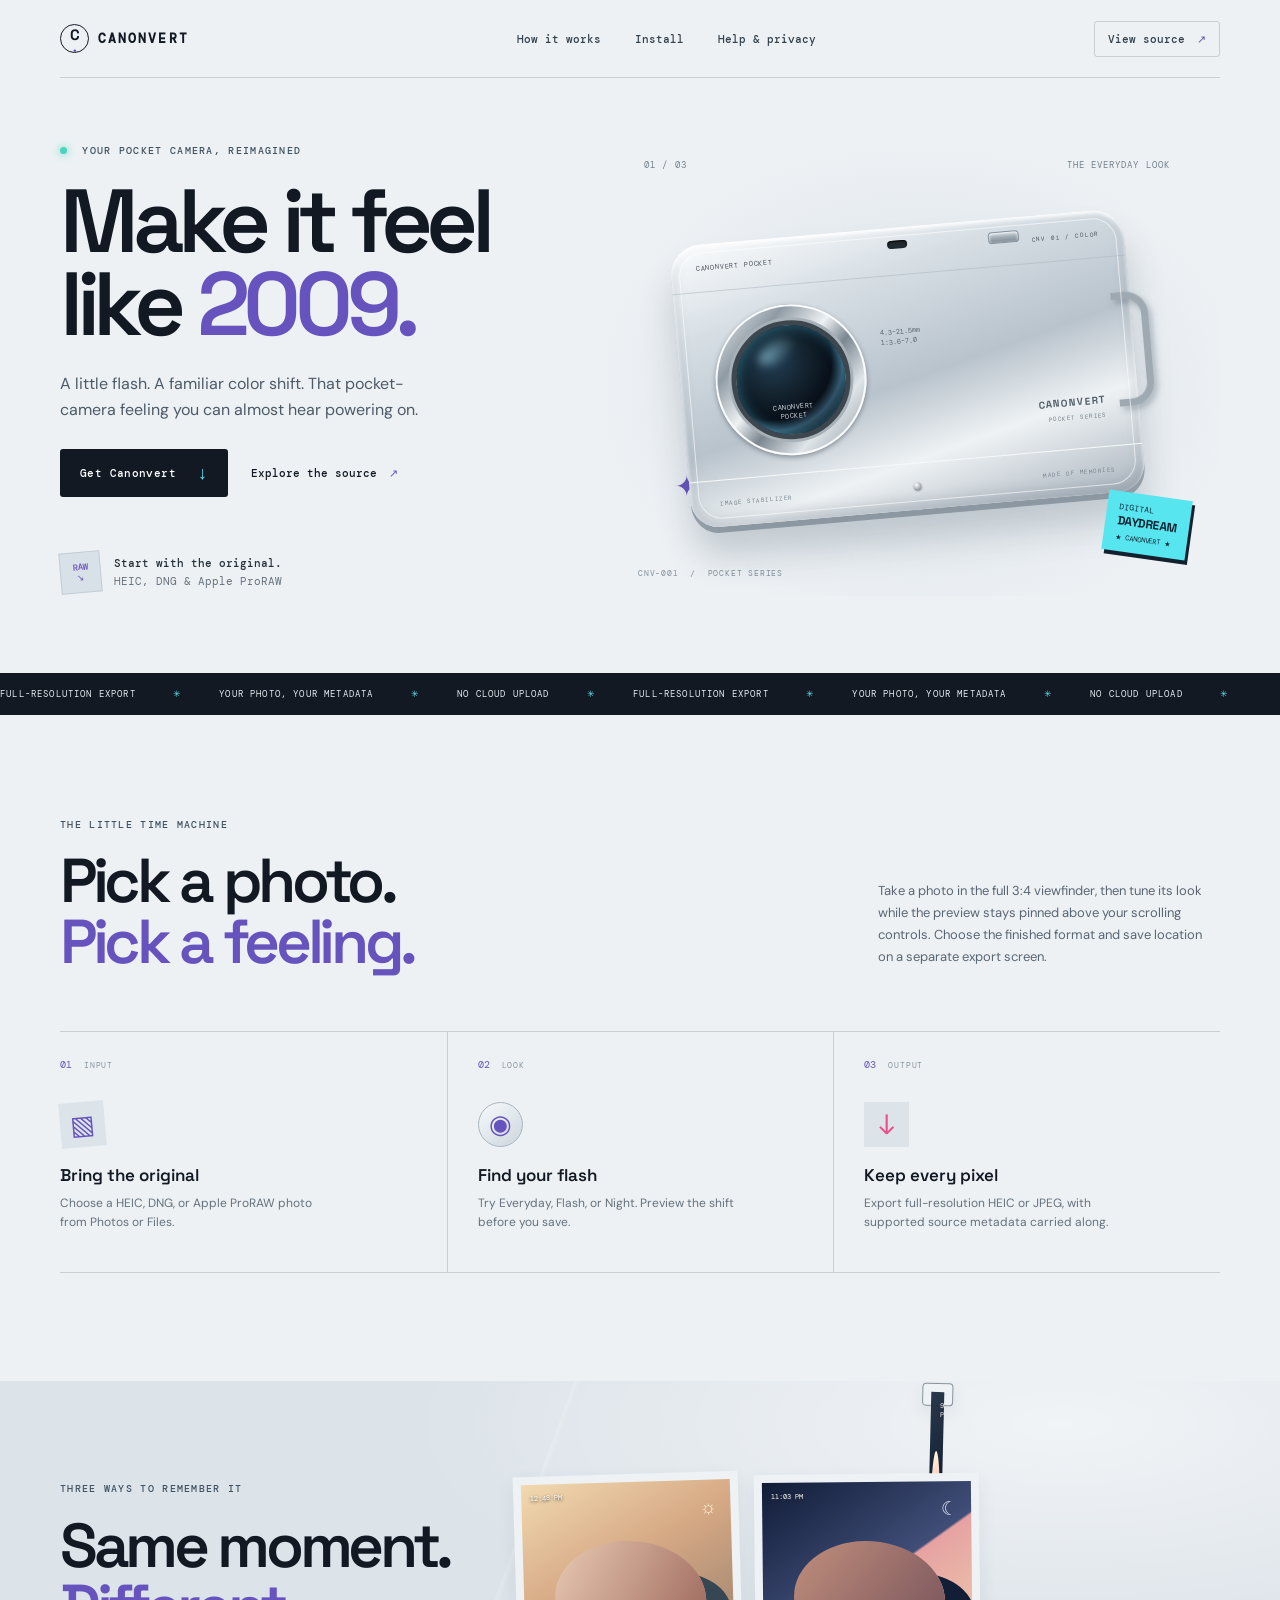
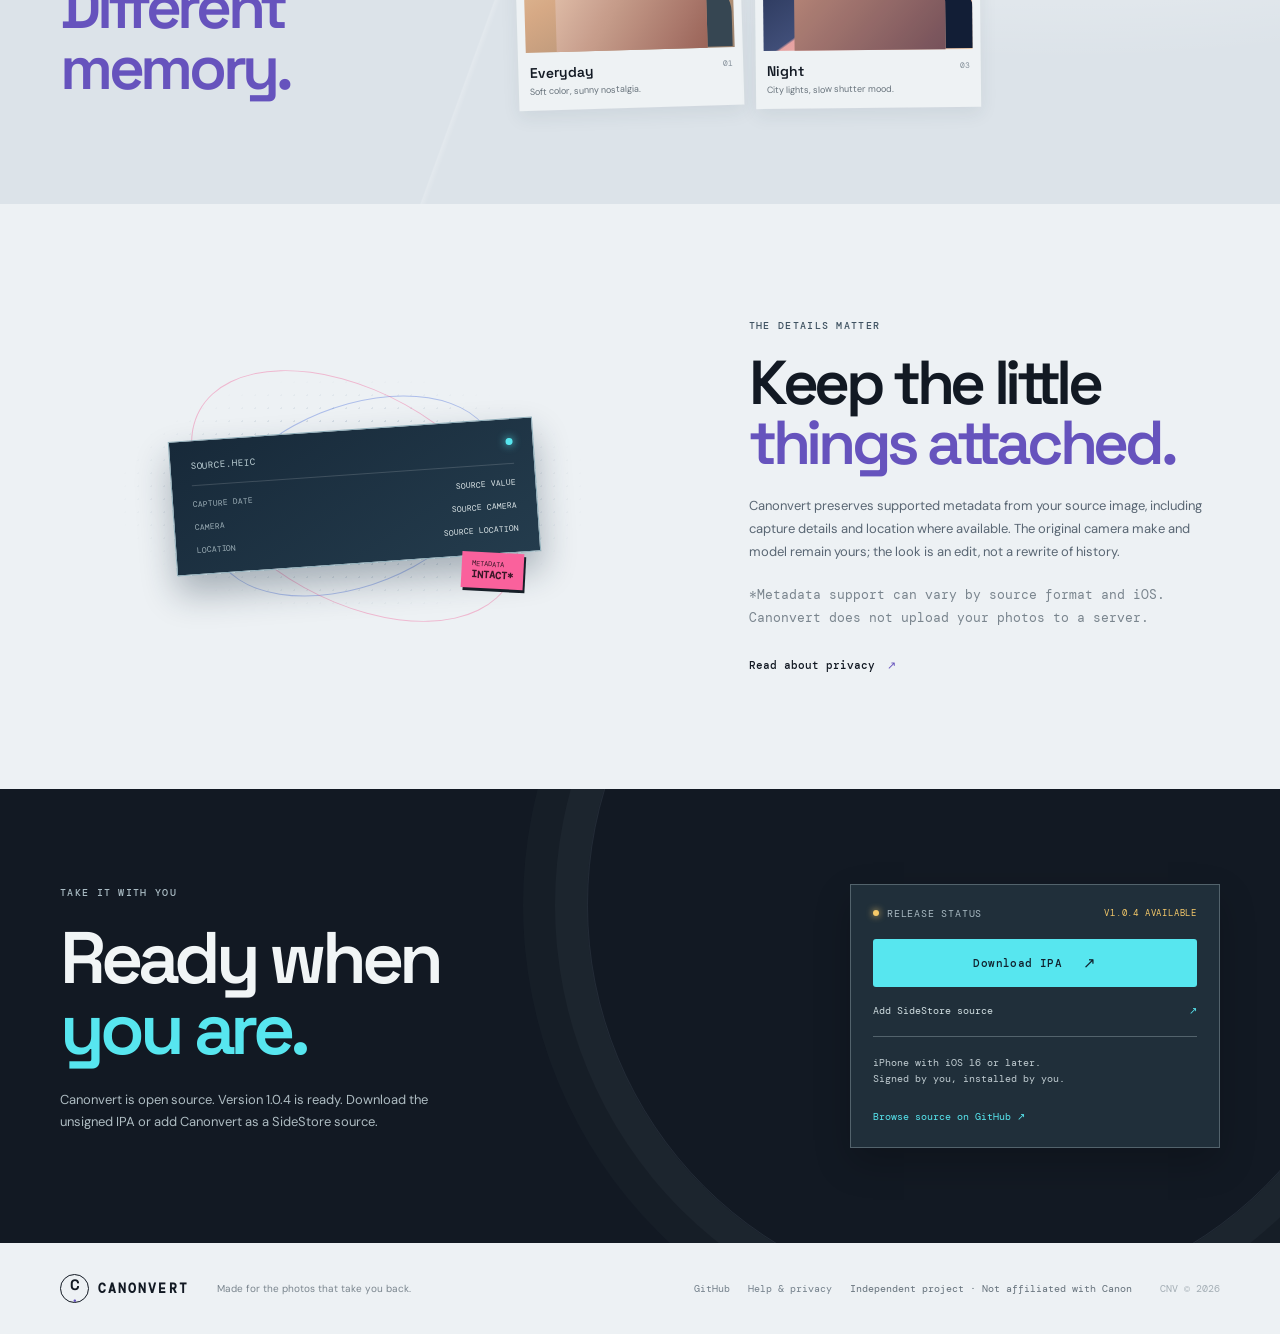
==== commit f33047ea: "Clarify capture, customize, and export flow" ====
--- a/docs/index.html
+++ b/docs/index.html
@@ -53,7 +53,7 @@
     <section class="ticker" aria-label="Canonvert features"><p class="sr-only">Full-resolution export, supported source metadata, and on-device photo processing.</p><div class="ticker-track" aria-hidden="true">FULL-RESOLUTION EXPORT <i>✳</i> YOUR PHOTO, YOUR METADATA <i>✳</i> NO CLOUD UPLOAD <i>✳</i> FULL-RESOLUTION EXPORT <i>✳</i> YOUR PHOTO, YOUR METADATA <i>✳</i> NO CLOUD UPLOAD <i>✳</i></div></section>
 
     <section class="process wrap" id="how">
-      <div class="section-heading"><div><p class="eyebrow">THE LITTLE TIME MACHINE</p><h2>Pick a photo.<br><em>Pick a feeling.</em></h2></div><p class="section-intro">Shoot in Canonvert or pick a photo from your library. Shape color, contrast, warmth, flash lift, exposure, detail, and vignette with live sliders, then save your own looks on-device. A 3 × 3 grid and maximum-quality capture keep framing easy; Apple ProRAW is available when the iPhone supports it.</p></div>
+      <div class="section-heading"><div><p class="eyebrow">THE LITTLE TIME MACHINE</p><h2>Pick a photo.<br><em>Pick a feeling.</em></h2></div><p class="section-intro">Take a photo in the full 3:4 viewfinder, then tune its look while the preview stays pinned above your scrolling controls. Choose the finished format and save location on a separate export screen.</p></div>
       <div class="steps">
         <article class="step"><div class="step-num">01 <span>INPUT</span></div><div class="step-icon icon-file">▧</div><h3>Bring the original</h3><p>Choose a HEIC, DNG, or Apple ProRAW photo from Photos or Files.</p></article>
         <article class="step"><div class="step-num">02 <span>LOOK</span></div><div class="step-icon icon-dial">◉</div><h3>Find your flash</h3><p>Try Everyday, Flash, or Night. Preview the shift before you save.</p></article>
@@ -71,7 +71,7 @@
 
     <section class="preserve wrap"><div class="preserve-art"><div class="pixel-grid" aria-hidden="true"></div><div class="metadata-card"><div class="meta-head"><span>SOURCE.HEIC</span><span class="meta-dot"></span></div><div class="meta-line"><span>CAPTURE DATE</span><b>SOURCE VALUE</b></div><div class="meta-line"><span>CAMERA</span><b>SOURCE CAMERA</b></div><div class="meta-line"><span>LOCATION</span><b>SOURCE LOCATION</b></div><div class="meta-stamp">METADATA<br><strong>INTACT*</strong></div></div><span class="art-orbit orbit-1"></span><span class="art-orbit orbit-2"></span></div><div class="preserve-copy"><p class="eyebrow">THE DETAILS MATTER</p><h2>Keep the little<br><em>things attached.</em></h2><p>Canonvert preserves supported metadata from your source image, including capture details and location where available. The original camera make and model remain yours; the look is an edit, not a rewrite of history.</p><p class="fine">*Metadata support can vary by source format and iOS. Canonvert does not upload your photos to a server.</p><a class="text-link" href="help.html#privacy">Read about privacy <span>↗</span></a></div></section>
 
-    <section class="install-section" id="install"><div class="wrap install-wrap"><div><p class="eyebrow">TAKE IT WITH YOU</p><h2>Ready when<br><em>you are.</em></h2><p class="install-intro">Canonvert is open source. Version 1.0.3 is ready. Download the unsigned IPA or add Canonvert as a SideStore source.</p></div><div class="install-card"><div class="release-state"><span class="state-dot"></span><span>RELEASE STATUS</span><b>V1.0.3 AVAILABLE</b></div><a class="button button-cyan" href="https://github.com/hesm4tt/Canonvert/releases/latest/download/Canonvert.ipa">Download IPA <span>↗</span></a><a class="store-link" href="https://github.com/hesm4tt/Canonvert/releases/latest/download/canonvert.json">Add SideStore source <span>↗</span></a><div class="install-divider"></div><p class="install-foot">iPhone with iOS 16 or later.<br>Signed by you, installed by you.</p><a class="source-inline" href="https://github.com/hesm4tt/Canonvert">Browse source on GitHub ↗</a></div></div></section>
+    <section class="install-section" id="install"><div class="wrap install-wrap"><div><p class="eyebrow">TAKE IT WITH YOU</p><h2>Ready when<br><em>you are.</em></h2><p class="install-intro">Canonvert is open source. Version 1.0.4 is ready. Download the unsigned IPA or add Canonvert as a SideStore source.</p></div><div class="install-card"><div class="release-state"><span class="state-dot"></span><span>RELEASE STATUS</span><b>V1.0.4 AVAILABLE</b></div><a class="button button-cyan" href="https://github.com/hesm4tt/Canonvert/releases/latest/download/Canonvert.ipa">Download IPA <span>↗</span></a><a class="store-link" href="https://github.com/hesm4tt/Canonvert/releases/latest/download/canonvert.json">Add SideStore source <span>↗</span></a><div class="install-divider"></div><p class="install-foot">iPhone with iOS 16 or later.<br>Signed by you, installed by you.</p><a class="source-inline" href="https://github.com/hesm4tt/Canonvert">Browse source on GitHub ↗</a></div></div></section>
   </main>
   <footer class="footer wrap"><a class="brand" href="#top"><span class="brand-mark">C<span>•</span></span><span>CANONVERT</span></a><p>Made for the photos that take you back.</p><div class="footer-links"><a href="https://github.com/hesm4tt/Canonvert">GitHub</a><a href="help.html">Help & privacy</a><span>Independent project · Not affiliated with Canon</span></div><span class="footer-code">CNV © 2026</span></footer>
 </body>
